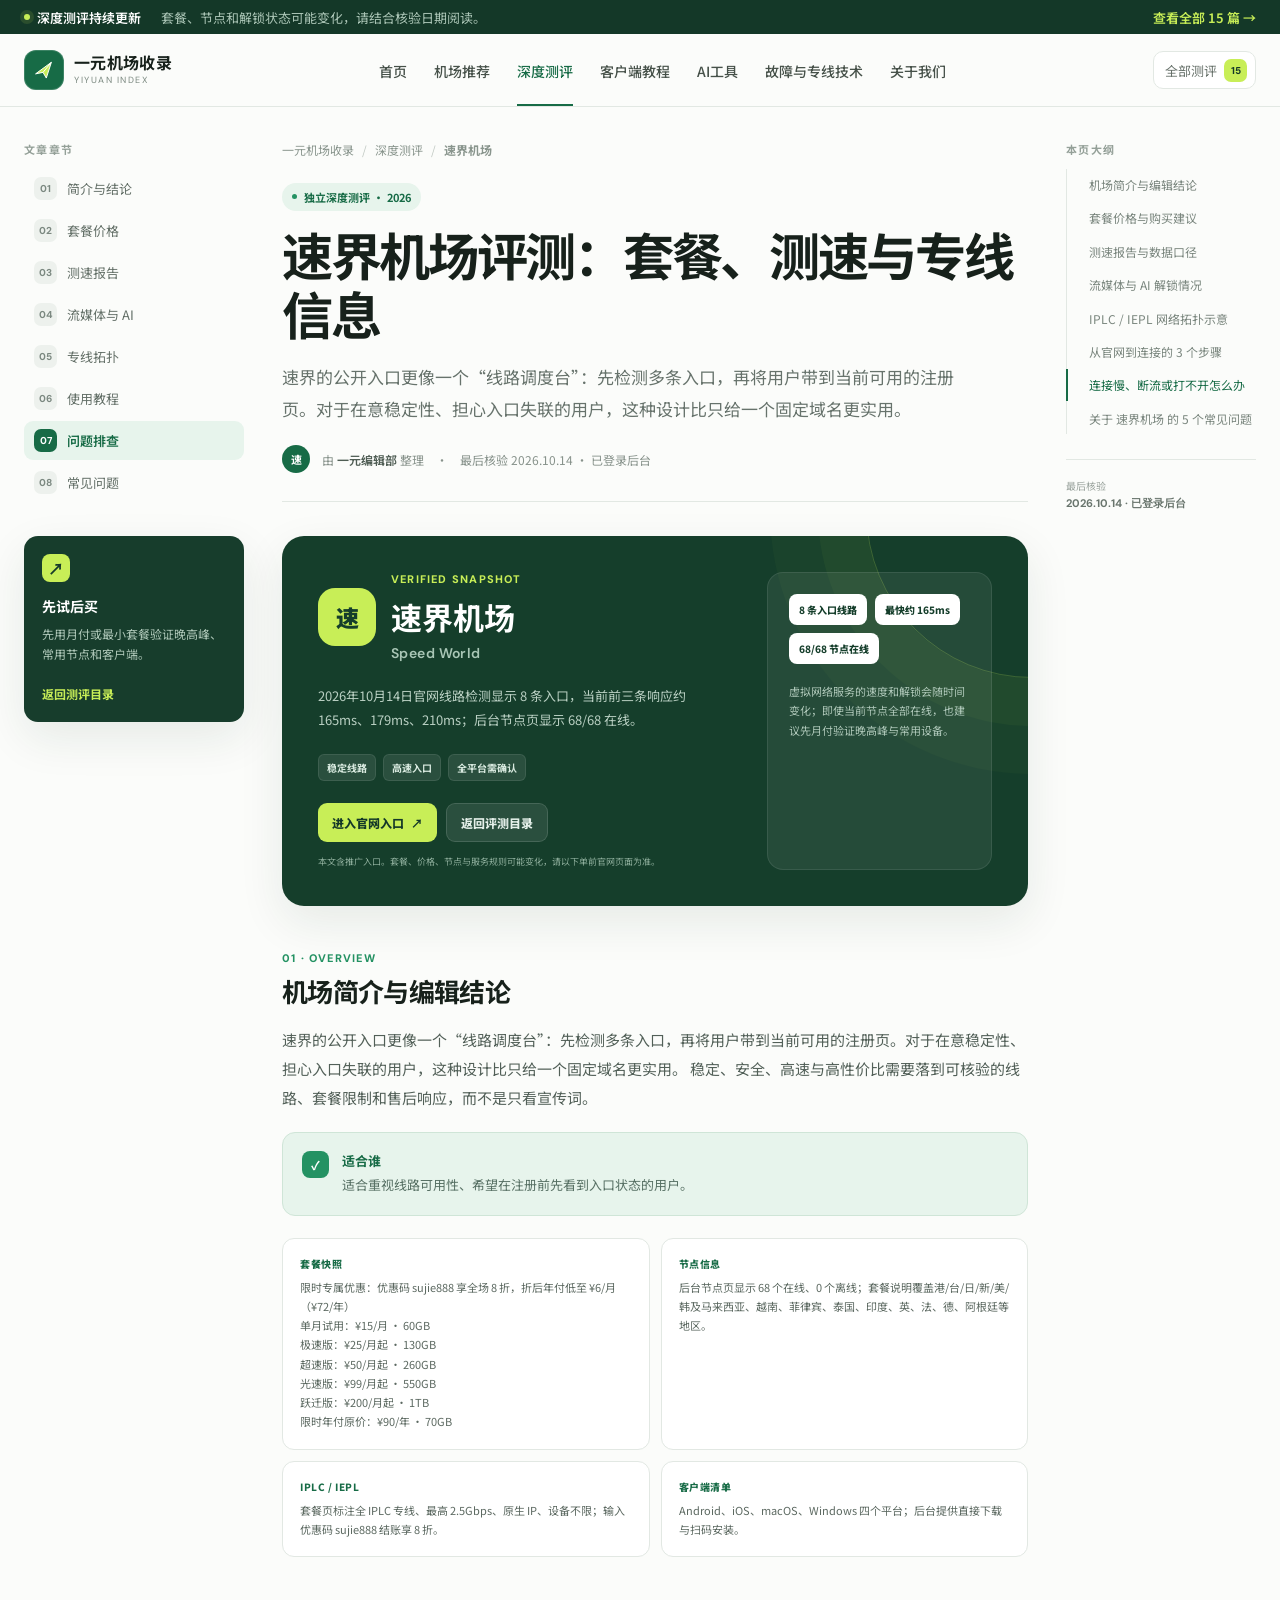
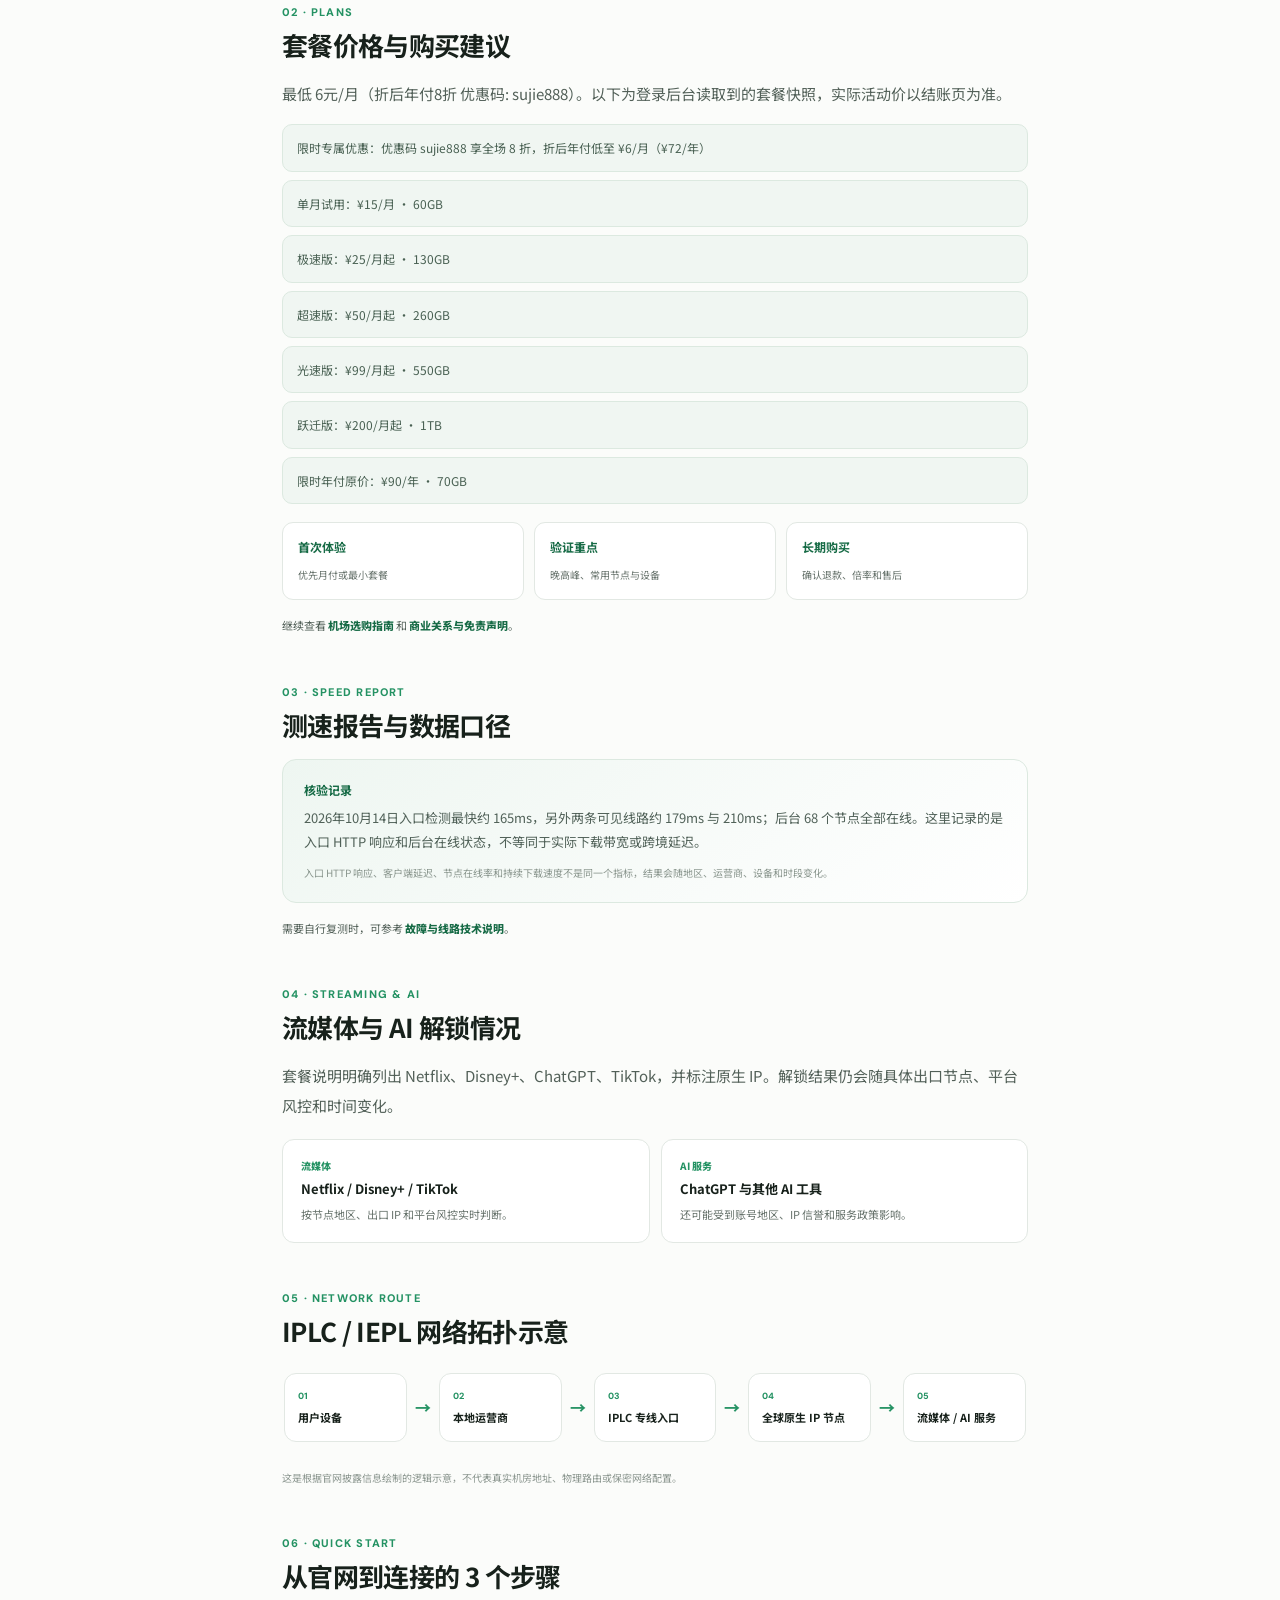
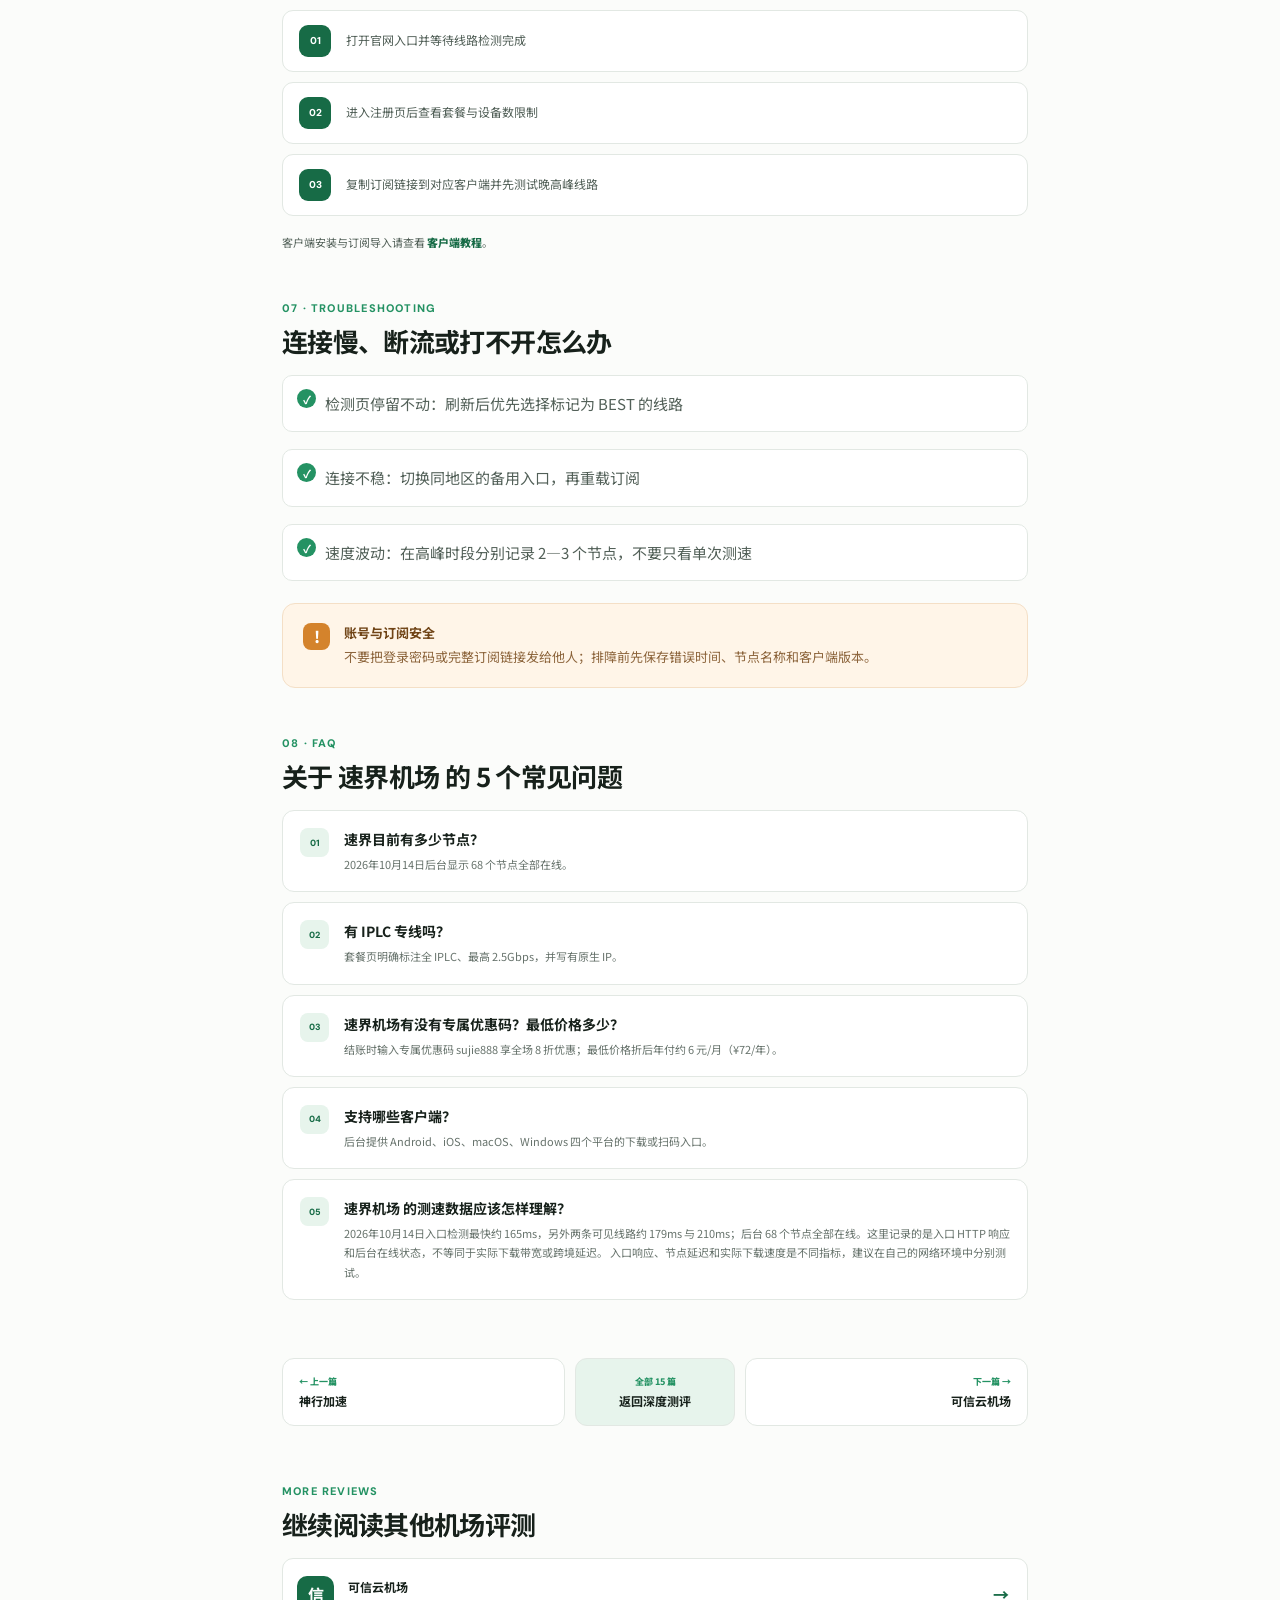
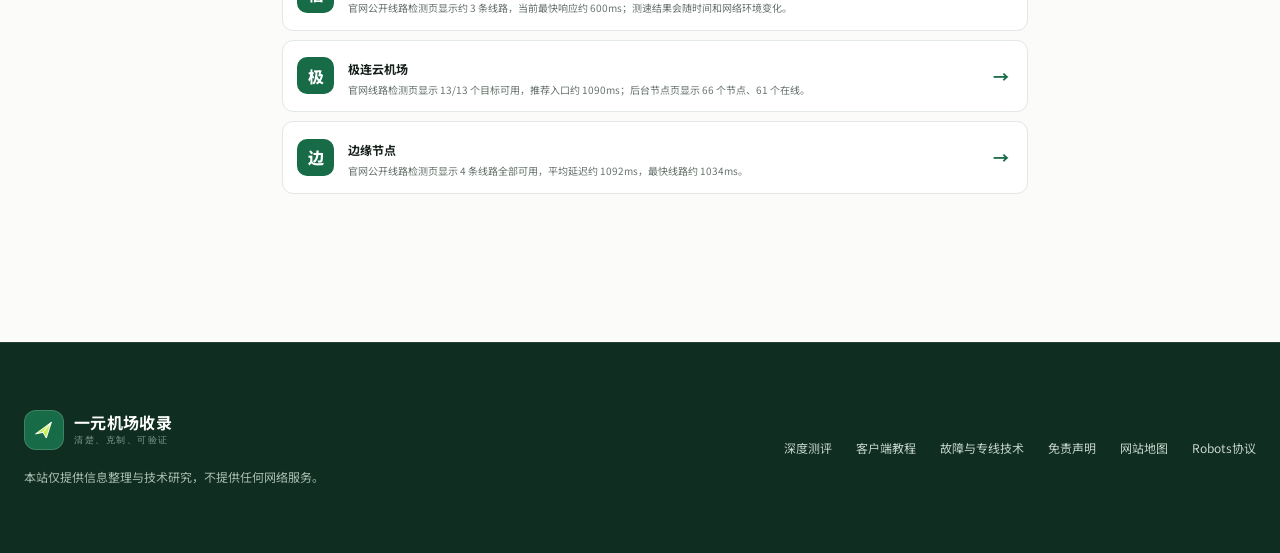
==== review.html @ 332f26b6 "Initial commit: yiyuanjc.net website with SEO, GEO, sitemap, robots, and reviews" ====
<!doctype html>
<html lang="zh-CN">
  <head>
    <meta charset="UTF-8" />
    <meta name="viewport" content="width=device-width, initial-scale=1.0" />
    <title>机场独立深度测评｜真实测速·套餐价格·IPLC专线与解锁实测 (yiyuanjc.net)</title>
    <meta
      name="description"
      content="一元机场收录（yiyuanjc.net）15家主流网络服务独立深度测评：速界机场、极连云、边缘节点、光年梯等后台实测数据、最新套餐价格、节点延迟、Netflix与ChatGPT流媒体/AI解锁能力全维度分析。"
    />
    <meta
      name="keywords"
      content="机场测评, 速界机场测评, 边缘节点测评, 光年梯测评, 可信云测评, IPLC专线实测, 翻墙测速, 机场稳定性, yiyuanjc.net"
    />
    <meta name="author" content="一元机场收录 (yiyuanjc.net)" />
    <meta name="robots" content="index, follow, max-image-preview:large, max-snippet:-1, max-video-preview:-1" />

    <!-- Canonical & Sitemap Links -->
    <link rel="canonical" href="https://yiyuanjc.net/review.html" />
    <link rel="alternate" hreflang="zh-CN" href="https://yiyuanjc.net/review.html" />
    <link rel="alternate" hreflang="x-default" href="https://yiyuanjc.net/review.html" />
    <link rel="sitemap" type="application/xml" title="Sitemap" href="https://yiyuanjc.net/sitemap.xml" />

    <!-- Open Graph / Social -->
    <meta property="og:site_name" content="一元机场收录 (yiyuanjc.net)" />
    <meta property="og:type" content="article" />
    <meta property="og:title" content="机场独立深度测评｜真实测速与套餐解析 - yiyuanjc.net" />
    <meta
      property="og:description"
      content="拒绝虚假宣传，多维度后台核验：套餐价格、节点在线率、IPLC专线与流媒体AI解锁全面测评报告。"
    />
    <meta property="og:url" content="https://yiyuanjc.net/review.html" />
    <meta property="og:locale" content="zh_CN" />

    <!-- Twitter Card -->
    <meta name="twitter:card" content="summary_large_image" />
    <meta name="twitter:title" content="机场独立深度测评｜真实测速与套餐解析 - yiyuanjc.net" />
    <meta
      name="twitter:description"
      content="拒绝虚假宣传，多维度后台核验：套餐价格、节点在线率、IPLC专线与流媒体AI解锁全面测评报告。"
    />
    <meta name="twitter:url" content="https://yiyuanjc.net/review.html" />

    <!-- Traditional GEO Geotargeting Meta Tags -->
    <meta name="geo.region" content="HK" />
    <meta name="geo.placename" content="Hong Kong" />
    <meta name="geo.position" content="22.3193;114.1694" />
    <meta name="ICBM" content="22.3193, 114.1694" />
    <meta name="DC.title" content="机场独立深度测评 - yiyuanjc.net" />
    <meta name="DC.publisher" content="yiyuanjc.net" />
    <meta name="DC.language" content="zh-CN" />

    <!-- Generative Engine Optimization (GEO) & Schema.org JSON-LD Structured Data for AI Search Engines -->
    <script type="application/ld+json">
    {
      "@context": "https://schema.org",
      "@graph": [
        {
          "@type": "TechArticle",
          "@id": "https://yiyuanjc.net/review.html#article",
          "headline": "15家主流网络服务机场深度测评与数据核验报告",
          "description": "基于真实后台数据与公开测速验证的15家机场深度测评，包含价格梯度、节点在线率、专线拓扑与使用指南。",
          "inLanguage": "zh-CN",
          "datePublished": "2026-10-14",
          "dateModified": "2026-10-15",
          "publisher": {
            "@type": "Organization",
            "name": "一元机场收录",
            "url": "https://yiyuanjc.net/"
          },
          "mainEntityOfPage": "https://yiyuanjc.net/review.html"
        },
        {
          "@type": "BreadcrumbList",
          "itemListElement": [
            {
              "@type": "ListItem",
              "position": 1,
              "name": "首页",
              "item": "https://yiyuanjc.net/"
            },
            {
              "@type": "ListItem",
              "position": 2,
              "name": "深度测评",
              "item": "https://yiyuanjc.net/review.html"
            }
          ]
        }
      ]
    }
    </script>

    <link rel="preconnect" href="https://fonts.googleapis.com" />
    <link rel="preconnect" href="https://fonts.gstatic.com" crossorigin />
    <link href="https://fonts.googleapis.com/css2?family=DM+Sans:wght@500;600;700&family=Noto+Sans+SC:wght@400;500;600;700;800&display=swap" rel="stylesheet" />
    <link rel="stylesheet" href="styles.css" />
    <link rel="stylesheet" href="review-styles.css" />
  </head>
  <body>
    <div class="reading-progress" id="reading-progress" aria-hidden="true"></div>

    <div class="notice-bar">
      <div class="shell notice-inner">
        <span><i></i> 深度测评持续更新</span>
        <p>套餐、节点和解锁状态可能变化，请结合核验日期阅读。</p>
        <a href="index.html#reviews">查看全部 15 篇 <span>→</span></a>
      </div>
    </div>

    <header class="site-header" id="site-header">
      <div class="shell header-inner">
        <a class="brand" href="index.html#home" aria-label="一元机场收录首页">
          <span class="brand-mark" aria-hidden="true"><svg viewBox="0 0 40 40" role="img"><path d="M8 25.5 30.5 9l-7.2 22.5-4.7-8.1L8 25.5Z"/><path d="m18.6 23.4 11.9-14.4"/></svg></span>
          <span class="brand-copy"><b>一元机场收录</b><small>YIYUAN INDEX</small></span>
        </a>
        <nav class="top-nav" id="top-nav" aria-label="主导航">
          <a href="index.html#home">首页</a>
          <a href="index.html#airports">机场推荐</a>
          <a class="active" href="index.html#reviews">深度测评</a>
          <a href="index.html#clients">客户端教程</a>
          <a href="index.html#ai">AI工具</a>
          <a href="index.html#network">故障与专线技术</a>
          <a href="index.html#about">关于我们</a>
        </nav>
        <div class="header-actions">
          <a class="search-trigger directory-return" href="index.html#reviews"><span>全部测评</span><b>15</b></a>
          <button class="menu-toggle" id="menu-toggle" type="button" aria-label="展开导航" aria-expanded="false"><span></span><span></span><span></span></button>
        </div>
      </div>
    </header>

    <div class="page-shell shell review-page-shell">
      <aside class="left-sidebar" aria-label="文章章节">
        <div class="sidebar-block">
          <p class="eyebrow">文章章节</p>
          <div class="section-nav" id="section-nav"></div>
        </div>
        <div class="side-card"><span class="side-card-icon">↗</span><b>先试后买</b><p>先用月付或最小套餐验证晚高峰、常用节点和客户端。</p><a href="index.html#reviews">返回测评目录</a></div>
      </aside>

      <main class="main-content" id="review-content" tabindex="-1"></main>

      <aside class="right-sidebar" aria-label="文章大纲">
        <div class="toc-wrap">
          <p class="eyebrow">本页大纲</p>
          <nav class="toc" id="toc"></nav>
          <div class="article-meta"><span>最后核验</span><b id="updated-at">2026.10.15</b></div>
        </div>
      </aside>
    </div>

    <footer class="site-footer">
      <div class="shell footer-inner">
        <div><a class="brand footer-brand" href="index.html#home"><span class="brand-mark" aria-hidden="true"><svg viewBox="0 0 40 40"><path d="M8 25.5 30.5 9l-7.2 22.5-4.7-8.1L8 25.5Z"/><path d="m18.6 23.4 11.9-14.4"/></svg></span><span class="brand-copy"><b>一元机场收录</b><small>清楚、克制、可验证</small></span></a><p>本站仅提供信息整理与技术研究，不提供任何网络服务。</p></div>
        <div class="footer-links"><a href="index.html#reviews">深度测评</a><a href="index.html#clients">客户端教程</a><a href="index.html#network">故障与专线技术</a><a href="index.html#about">免责声明</a><a href="sitemap.xml" target="_blank" rel="noopener">网站地图</a><a href="robots.txt" target="_blank" rel="noopener">Robots协议</a></div>
      </div>
    </footer>

    <script src="review-data.js"></script>
    <script src="review-page.js"></script>
  </body>
</html>
---- styles.css ----
:root {
  --ink: #17211b;
  --muted: #67736c;
  --line: #e2e8e3;
  --soft: #f4f7f3;
  --paper: #fbfcfa;
  --white: #ffffff;
  --green: #176b46;
  --green-2: #249263;
  --green-soft: #e7f4ec;
  --lime: #c8ee57;
  --amber: #b76516;
  --amber-soft: #fff5e8;
  --shadow: 0 16px 46px rgba(20, 52, 34, 0.09);
  --header-height: 72px;
}

* { box-sizing: border-box; }
html { scroll-behavior: smooth; scroll-padding-top: 104px; }
body {
  margin: 0;
  color: var(--ink);
  background: var(--paper);
  font-family: "Noto Sans SC", system-ui, sans-serif;
  -webkit-font-smoothing: antialiased;
}
a { color: inherit; text-decoration: none; }
button, input { font: inherit; }
button { color: inherit; }
svg { display: block; }
.shell { width: min(1440px, calc(100% - 48px)); margin-inline: auto; }
.sr-only { position: absolute; width: 1px; height: 1px; padding: 0; margin: -1px; overflow: hidden; clip: rect(0,0,0,0); white-space: nowrap; border: 0; }

.reading-progress { position: fixed; z-index: 100; top: 0; left: 0; height: 3px; width: 0; background: var(--lime); }
.notice-bar { color: #dbeae1; background: #143828; font-size: 13px; }
.notice-inner { min-height: 34px; display: flex; align-items: center; gap: 20px; }
.notice-inner > span { display: flex; align-items: center; gap: 7px; color: #fff; font-weight: 600; }
.notice-inner > span i { width: 6px; height: 6px; border-radius: 99px; background: var(--lime); box-shadow: 0 0 0 4px rgba(200,238,87,.12); }
.notice-inner p { margin: 0; flex: 1; color: #abc5b6; }
.notice-inner a { color: var(--lime); font-weight: 600; }
.notice-inner a span { display: inline-block; transition: transform .2s; }
.notice-inner a:hover span { transform: translateX(3px); }

.site-header { position: sticky; z-index: 50; top: 0; background: rgba(251,252,250,.94); border-bottom: 1px solid var(--line); backdrop-filter: blur(14px); }
.header-inner { min-height: var(--header-height); display: flex; align-items: center; gap: 28px; }
.brand { display: inline-flex; align-items: center; gap: 10px; flex: none; }
.brand-mark { width: 40px; height: 40px; display: grid; place-items: center; border-radius: 12px; color: white; background: var(--green); box-shadow: inset 0 0 0 1px rgba(255,255,255,.16); }
.brand-mark svg { width: 28px; height: 28px; fill: var(--lime); stroke: #fff; stroke-width: 1.4; stroke-linejoin: round; }
.brand-copy { display: grid; line-height: 1.1; gap: 5px; }
.brand-copy b { font-size: 16px; letter-spacing: .02em; }
.brand-copy small { color: #7b8980; font-family: "DM Sans", sans-serif; font-size: 9px; letter-spacing: .17em; }
.top-nav { display: flex; align-items: center; justify-content: center; gap: 3px; flex: 1; }
.top-nav a { position: relative; padding: 26px 12px 24px; color: #465149; font-size: 14px; font-weight: 500; white-space: nowrap; }
.top-nav a::after { content: ""; position: absolute; right: 12px; bottom: -1px; left: 12px; height: 2px; background: var(--green); transform: scaleX(0); transition: transform .2s; }
.top-nav a:hover, .top-nav a.active { color: var(--green); }
.top-nav a.active::after { transform: scaleX(1); }
.header-actions { display: flex; align-items: center; gap: 8px; }
.search-trigger { height: 38px; display: flex; align-items: center; gap: 7px; padding: 0 8px 0 11px; color: #667069; background: var(--white); border: 1px solid var(--line); border-radius: 10px; cursor: pointer; }
.search-trigger svg, .search-box svg { width: 17px; fill: none; stroke: currentColor; stroke-width: 1.7; }
.search-trigger span { font-size: 13px; }
kbd { padding: 2px 5px; color: #7c8780; background: var(--soft); border: 1px solid #e8ece8; border-radius: 5px; font-family: inherit; font-size: 10px; }
.menu-toggle { display: none; width: 40px; height: 40px; padding: 10px; background: transparent; border: 0; cursor: pointer; }
.menu-toggle span { display: block; width: 20px; height: 2px; margin: 4px 0; background: var(--ink); transition: .2s; }

.page-shell { display: grid; grid-template-columns: 220px minmax(0, 820px) 190px; justify-content: space-between; gap: 38px; padding-top: 34px; padding-bottom: 100px; }
.left-sidebar, .right-sidebar { min-width: 0; }
.sidebar-block, .toc-wrap { position: sticky; top: 105px; }
.eyebrow { margin: 0 0 12px; color: #94a098; font-family: "DM Sans", "Noto Sans SC", sans-serif; font-size: 11px; font-weight: 700; letter-spacing: .13em; text-transform: uppercase; }
.section-nav { display: grid; gap: 3px; }
.section-nav a { display: flex; align-items: center; gap: 10px; min-height: 39px; padding: 8px 10px; color: #647068; border-radius: 9px; font-size: 13px; transition: .2s; }
.section-nav a span { width: 23px; height: 23px; display: grid; place-items: center; color: #7b8880; background: #edf1ed; border-radius: 7px; font-family: "DM Sans", sans-serif; font-size: 10px; font-weight: 700; }
.section-nav a:hover { color: var(--ink); background: #f0f4f0; transform: translateX(2px); }
.section-nav a.active { color: var(--green); background: var(--green-soft); font-weight: 600; }
.section-nav a.active span { color: white; background: var(--green); }
.side-card { margin-top: 34px; padding: 18px; background: #173d2c; border-radius: 14px; color: white; box-shadow: var(--shadow); }
.side-card-icon { width: 28px; height: 28px; display: grid; place-items: center; margin-bottom: 14px; color: #163a2a; background: var(--lime); border-radius: 8px; font-weight: 800; }
.side-card b { display: block; font-size: 14px; }
.side-card p { margin: 8px 0 15px; color: #aec7b8; font-size: 12px; line-height: 1.7; }
.side-card a { color: var(--lime); font-size: 12px; font-weight: 700; }

.main-content { min-width: 0; outline: none; }
.breadcrumbs { display: flex; align-items: center; gap: 8px; margin-bottom: 22px; color: #89958d; font-size: 12px; }
.breadcrumbs a:hover { color: var(--green); }
.breadcrumbs span { color: #c1c9c3; }
.article-header { margin-bottom: 34px; padding-bottom: 28px; border-bottom: 1px solid var(--line); }
.category-pill { display: inline-flex; align-items: center; gap: 7px; margin-bottom: 14px; padding: 6px 10px; color: var(--green); background: var(--green-soft); border-radius: 999px; font-size: 11px; font-weight: 700; }
.category-pill::before { content: ""; width: 5px; height: 5px; border-radius: 99px; background: var(--green-2); }
h1 { max-width: 750px; margin: 0; font-size: clamp(34px, 4vw, 52px); line-height: 1.16; letter-spacing: -.045em; }
.article-lead { max-width: 700px; margin: 18px 0 0; color: var(--muted); font-size: 17px; line-height: 1.85; }
.byline { display: flex; align-items: center; gap: 12px; margin-top: 21px; color: #87928b; font-size: 12px; }
.byline .avatar { width: 28px; height: 28px; display: grid; place-items: center; color: white; background: var(--green); border-radius: 99px; font-size: 11px; font-weight: 700; }
.byline b { color: #4f5d54; font-weight: 600; }

.hero-panel { position: relative; min-height: 290px; display: grid; grid-template-columns: 1.25fr .75fr; align-items: center; gap: 24px; margin: 8px 0 36px; padding: 42px; overflow: hidden; color: white; background: #153e2b; border-radius: 22px; box-shadow: var(--shadow); }
.hero-panel::before { content: ""; position: absolute; width: 360px; height: 360px; right: -160px; top: -180px; border: 1px solid rgba(200,238,87,.2); border-radius: 50%; box-shadow: 0 0 0 46px rgba(200,238,87,.04), 0 0 0 92px rgba(200,238,87,.025); }
.hero-panel h2 { margin: 0 0 12px; font-size: 30px; line-height: 1.3; }
.hero-panel p { margin: 0 0 24px; color: #bad0c3; line-height: 1.8; }
.hero-cta { display: inline-flex; align-items: center; gap: 8px; padding: 11px 16px; color: #143828; background: var(--lime); border-radius: 10px; font-size: 13px; font-weight: 800; }
.radar { position: relative; width: 170px; height: 170px; justify-self: center; border: 1px solid rgba(255,255,255,.22); border-radius: 50%; background: repeating-radial-gradient(circle, transparent 0 26px, rgba(255,255,255,.1) 27px 28px); }
.radar::before, .radar::after { content: ""; position: absolute; background: rgba(255,255,255,.13); }
.radar::before { width: 1px; height: 100%; left: 50%; }
.radar::after { width: 100%; height: 1px; top: 50%; }
.radar .sweep { position: absolute; inset: 12px; border-radius: 50%; background: conic-gradient(from 20deg, rgba(200,238,87,.45), transparent 23%); animation: spin 5s linear infinite; }
.radar i { position: absolute; z-index: 2; width: 7px; height: 7px; background: var(--lime); border-radius: 50%; box-shadow: 0 0 0 6px rgba(200,238,87,.12); }
.radar i:nth-of-type(1) { left: 39px; top: 49px; }
.radar i:nth-of-type(2) { right: 31px; bottom: 54px; }
.radar i:nth-of-type(3) { left: 76px; bottom: 22px; }
@keyframes spin { to { transform: rotate(360deg); } }

.stat-grid { display: grid; grid-template-columns: repeat(3, 1fr); gap: 12px; margin: 28px 0 38px; }
.stat-card { padding: 20px; background: var(--white); border: 1px solid var(--line); border-radius: 14px; }
.stat-card strong { display: block; color: var(--green); font-family: "DM Sans", sans-serif; font-size: 29px; letter-spacing: -.03em; }
.stat-card span { display: block; margin-top: 5px; color: var(--muted); font-size: 12px; }
.content-section { margin: 0 0 48px; }
.content-section h2 { margin: 0 0 17px; font-size: 26px; line-height: 1.35; letter-spacing: -.025em; }
.content-section h3 { margin: 28px 0 10px; font-size: 18px; }
.content-section > p, .content-section li { color: #526058; font-size: 15px; line-height: 1.95; }
.content-section > p { margin: 0 0 16px; }
.content-section ul, .content-section ol { padding-left: 21px; }
.content-section li + li { margin-top: 7px; }
.section-kicker { display: block; margin-bottom: 8px; color: var(--green-2); font-family: "DM Sans", sans-serif; font-size: 11px; font-weight: 800; letter-spacing: .11em; }
.card-grid { display: grid; grid-template-columns: repeat(2, 1fr); gap: 14px; margin-top: 20px; }
.info-card { position: relative; min-height: 165px; padding: 22px; background: var(--white); border: 1px solid var(--line); border-radius: 15px; transition: .25s; }
.info-card:hover { border-color: #b9d6c5; box-shadow: 0 12px 30px rgba(30,75,49,.08); transform: translateY(-3px); }
.info-card .card-no { position: absolute; top: 18px; right: 18px; color: #c7d0ca; font-family: "DM Sans", sans-serif; font-size: 12px; font-weight: 700; }
.info-card .icon-chip { width: 36px; height: 36px; display: grid; place-items: center; margin-bottom: 17px; color: var(--green); background: var(--green-soft); border-radius: 10px; font-weight: 800; }
.info-card h3 { margin: 0 0 8px; font-size: 16px; }
.info-card p { margin: 0; color: var(--muted); font-size: 13px; line-height: 1.75; }
.callout { display: grid; grid-template-columns: auto 1fr; gap: 14px; margin: 22px 0; padding: 19px 20px; background: var(--amber-soft); border: 1px solid #f4dfc6; border-radius: 13px; }
.callout > span { width: 27px; height: 27px; display: grid; place-items: center; color: white; background: #d4832c; border-radius: 8px; font-weight: 800; }
.callout b { display: block; margin-bottom: 4px; color: #704416; font-size: 13px; }
.callout p { margin: 0; color: #8c643b; font-size: 13px; line-height: 1.7; }
.checklist { display: grid; gap: 10px; padding: 0 !important; list-style: none; }
.checklist li { position: relative; padding: 13px 16px 13px 42px; background: white; border: 1px solid var(--line); border-radius: 10px; }
.checklist li::before { content: "✓"; position: absolute; left: 14px; top: 13px; width: 19px; height: 19px; display: grid; place-items: center; color: white; background: var(--green-2); border-radius: 99px; font-size: 11px; font-weight: 800; }
.comparison { width: 100%; margin: 20px 0; overflow: hidden; border: 1px solid var(--line); border-collapse: separate; border-spacing: 0; border-radius: 13px; font-size: 13px; }
.comparison th, .comparison td { padding: 14px 16px; text-align: left; border-bottom: 1px solid var(--line); }
.comparison th { color: #536057; background: #f0f4f0; font-weight: 700; }
.comparison td { color: #5f6b64; background: white; }
.comparison tr:last-child td { border-bottom: 0; }
.tag { display: inline-block; padding: 3px 7px; color: var(--green); background: var(--green-soft); border-radius: 5px; font-size: 10px; font-weight: 700; }

.toc { display: grid; gap: 2px; padding-left: 12px; border-left: 1px solid var(--line); }
.toc a { position: relative; display: block; padding: 7px 0 7px 10px; color: #7a867e; font-size: 12px; line-height: 1.45; transition: .2s; }
.toc a::before { content: ""; position: absolute; width: 2px; height: 100%; left: -13px; top: 0; background: var(--green); transform: scaleY(0); transition: transform .2s; }
.toc a:hover, .toc a.active { color: var(--green); }
.toc a.active::before { transform: scaleY(1); }
.toc a.level-3 { padding-left: 22px; font-size: 11px; }
.article-meta { display: grid; gap: 3px; margin-top: 25px; padding-top: 18px; border-top: 1px solid var(--line); }
.article-meta span { color: #9aa39d; font-size: 10px; }
.article-meta b { color: #69756d; font-family: "DM Sans", sans-serif; font-size: 11px; }

.site-footer { color: #a9bdb1; background: #102d21; border-top: 1px solid #244334; }
.footer-inner { min-height: 210px; display: flex; align-items: center; justify-content: space-between; gap: 40px; }
.footer-brand { color: white; }
.footer-brand .brand-copy small { color: #829b8d; }
.footer-inner > div > p { margin: 18px 0 0; font-size: 12px; }
.footer-links { display: flex; gap: 24px; color: #c4d4cb; font-size: 12px; }
.footer-links a:hover { color: var(--lime); }

.search-modal[hidden] { display: none; }
.search-modal { position: fixed; z-index: 200; inset: 0; display: grid; place-items: start center; padding-top: 13vh; }
.search-backdrop { position: absolute; inset: 0; background: rgba(9,27,18,.68); backdrop-filter: blur(5px); }
.search-panel { position: relative; width: min(620px, calc(100% - 32px)); overflow: hidden; background: white; border-radius: 17px; box-shadow: 0 28px 80px rgba(0,0,0,.25); }
.search-box { height: 66px; display: flex; align-items: center; gap: 12px; padding: 0 18px; border-bottom: 1px solid var(--line); }
.search-box svg { width: 21px; color: #77837c; }
.search-box input { min-width: 0; flex: 1; border: 0; outline: 0; font-size: 15px; }
.search-box button { padding: 5px 7px; color: #849087; background: var(--soft); border: 0; border-radius: 5px; font-size: 10px; cursor: pointer; }
.search-results { max-height: 380px; overflow: auto; padding: 10px; }
.search-result { display: block; padding: 13px 14px; border-radius: 10px; }
.search-result:hover { background: var(--soft); }
.search-result b { display: block; margin-bottom: 3px; font-size: 13px; }
.search-result span, .empty-result { color: var(--muted); font-size: 11px; }
.empty-result { padding: 35px; text-align: center; }

@media (max-width: 1240px) {
  .shell { width: min(1160px, calc(100% - 36px)); }
  .brand-copy small { display: none; }
  .top-nav a { padding-inline: 8px; font-size: 13px; }
  .page-shell { grid-template-columns: 195px minmax(0, 1fr) 170px; gap: 24px; }
}
@media (max-width: 990px) {
  .notice-inner p { display: none; }
  .header-inner { min-height: 64px; }
  .top-nav { position: absolute; top: 64px; right: 0; left: 0; display: none; padding: 10px 18px 18px; background: var(--paper); border-bottom: 1px solid var(--line); box-shadow: var(--shadow); }
  .top-nav.open { display: grid; }
  .top-nav a { padding: 11px 12px; border-radius: 8px; }
  .top-nav a.active { background: var(--green-soft); }
  .top-nav a::after { display: none; }
  .header-actions { margin-left: auto; }
  .menu-toggle { display: block; }
  .page-shell { grid-template-columns: 190px minmax(0, 1fr); }
  .right-sidebar { display: none; }
}
@media (max-width: 720px) {
  .shell { width: min(100% - 28px, 680px); }
  .notice-inner { justify-content: space-between; }
  .notice-inner > span { font-size: 11px; }
  .notice-inner a { font-size: 11px; }
  .search-trigger span, .search-trigger kbd { display: none; }
  .search-trigger { width: 38px; justify-content: center; padding: 0; }
  .page-shell { display: block; padding-top: 18px; }
  .left-sidebar { margin-bottom: 28px; }
  .sidebar-block { position: static; }
  .sidebar-block .eyebrow { display: none; }
  .section-nav { display: flex; margin-inline: -14px; padding: 0 14px 10px; overflow-x: auto; scrollbar-width: none; }
  .section-nav::-webkit-scrollbar { display: none; }
  .section-nav a { flex: none; min-height: 36px; padding: 7px 11px; background: #f0f4f0; }
  .section-nav a span { display: none; }
  .side-card { display: none; }
  .article-header { margin-bottom: 26px; }
  h1 { font-size: 34px; }
  .article-lead { font-size: 15px; }
  .hero-panel { min-height: auto; display: block; padding: 28px; }
  .hero-panel h2 { font-size: 24px; }
  .radar { display: none; }
  .stat-grid { grid-template-columns: 1fr; }
  .stat-card { display: flex; align-items: center; justify-content: space-between; }
  .stat-card span { text-align: right; }
  .card-grid { grid-template-columns: 1fr; }
  .content-section h2 { font-size: 23px; }
  .comparison { display: block; overflow-x: auto; white-space: nowrap; }
  .footer-inner { min-height: 250px; display: grid; align-content: center; }
  .footer-links { flex-wrap: wrap; }
}

/* 15家机场推荐与对比矩阵专用样式 */
.airport-filter-bar { display: flex; gap: 8px; flex-wrap: wrap; margin: 20px 0 26px; }
.filter-btn { display: inline-flex; align-items: center; gap: 6px; padding: 8px 14px; background: #fff; border: 1px solid var(--line); border-radius: 999px; font-size: 13px; font-weight: 600; color: #536257; cursor: pointer; transition: all .2s; }
.filter-btn:hover { border-color: #bcd5c5; color: var(--green); background: #f6faf7; }
.filter-btn.active { background: var(--green); border-color: var(--green); color: #fff; box-shadow: 0 4px 14px rgba(23,107,70,0.22); }
.filter-btn .filter-count { display: inline-grid; place-items: center; min-width: 18px; height: 18px; padding: 0 5px; font-size: 10px; font-weight: 700; border-radius: 99px; background: #edf2ee; color: #627267; font-family: "DM Sans", sans-serif; }
.filter-btn.active .filter-count { background: rgba(255,255,255,0.22); color: #fff; }

.airport-rec-list { display: grid; gap: 22px; margin-top: 14px; }
.airport-rec-card { background: #fff; border: 1px solid var(--line); border-radius: 18px; padding: 26px; transition: transform .25s ease, box-shadow .25s ease, border-color .25s ease; position: relative; }
.airport-rec-card:hover { transform: translateY(-3px); box-shadow: 0 16px 36px rgba(20,52,34,0.08); border-color: #b3d4be; }
.airport-rec-card.pending-review { background: linear-gradient(155deg, #ffffff, #fffcf6); border-color: #eee1ce; }

.rec-top-meta { display: flex; align-items: center; justify-content: space-between; gap: 12px; margin-bottom: 16px; flex-wrap: wrap; }
.rec-badge-group { display: flex; align-items: center; gap: 8px; flex-wrap: wrap; }
.rec-rank { display: inline-block; padding: 3px 9px; font-family: "DM Sans", sans-serif; font-size: 11px; font-weight: 800; color: #176b46; background: #e7f4ec; border-radius: 6px; letter-spacing: .03em; }
.rec-category-tag { font-size: 11px; font-weight: 600; color: #495e51; background: #f0f5f1; padding: 3px 9px; border-radius: 6px; }
.rec-status-tag { display: inline-flex; align-items: center; gap: 5px; font-size: 11px; font-weight: 700; padding: 4px 11px; border-radius: 99px; }
.rec-status-tag.verified { color: #176b46; background: #e7f4ec; border: 1px solid #c9e3d2; }
.rec-status-tag.pending { color: #a05a18; background: #fff5e8; border: 1px solid #f0dec5; }

.rec-header { display: flex; align-items: center; justify-content: space-between; gap: 16px; margin-bottom: 14px; flex-wrap: wrap; }
.rec-brand { display: flex; align-items: center; gap: 14px; }
.rec-logo { width: 50px; height: 50px; border-radius: 14px; display: grid; place-items: center; font-size: 22px; font-weight: 800; color: #fff; flex: none; box-shadow: inset 0 0 0 1px rgba(255,255,255,0.22); }
.rec-logo.logo-violet { background: linear-gradient(135deg, #6366f1, #4f46e5); }
.rec-logo.logo-blue { background: linear-gradient(135deg, #0284c7, #0369a1); }
.rec-logo.logo-coral { background: linear-gradient(135deg, #f97316, #ea580c); }
.rec-logo.logo-green { background: linear-gradient(135deg, #10b981, #059669); }
.rec-name-box h3 { margin: 0; font-size: 21px; font-weight: 700; color: var(--ink); line-height: 1.25; }
.rec-name-box small { display: block; margin-top: 3px; font-family: "DM Sans", sans-serif; font-size: 13px; color: #829186; font-weight: 500; }
.rec-price-box { text-align: right; }
.rec-price-label { display: block; font-size: 10px; color: #8e9b92; text-transform: uppercase; letter-spacing: .06em; margin-bottom: 2px; }
.rec-price-val { display: block; font-family: "DM Sans", sans-serif; font-size: 22px; font-weight: 800; color: #176b46; line-height: 1.2; }

.rec-tags-row { display: flex; gap: 6px; flex-wrap: wrap; margin-bottom: 14px; }
.rec-tag-pill { font-size: 11px; padding: 4px 9px; border-radius: 6px; background: #f2f6f3; color: #435b4c; font-weight: 500; border: 1px solid #e1ebe3; }

.rec-quote-box { padding: 13px 18px; background: #f8faf8; border-left: 3px solid #176b46; border-radius: 0 10px 10px 0; margin-bottom: 16px; font-size: 13px; line-height: 1.75; color: #3d4f44; }
.rec-quote-box strong { color: #176b46; font-weight: 700; margin-right: 4px; }

.rec-specs-grid { display: grid; grid-template-columns: repeat(4, 1fr); gap: 10px; margin-bottom: 14px; }
.rec-spec-item { padding: 11px 13px; background: #fafcfb; border: 1px solid #e5ede7; border-radius: 11px; }
.rec-spec-item label { display: block; font-size: 10px; color: #87948b; font-weight: 700; margin-bottom: 4px; text-transform: uppercase; letter-spacing: .03em; }
.rec-spec-item span { display: block; font-size: 12px; font-weight: 600; color: #2d3b32; line-height: 1.45; }

.rec-caution-box { display: flex; align-items: flex-start; gap: 8px; padding: 11px 15px; background: #fff9f0; border: 1px solid #f6e6cd; border-radius: 10px; font-size: 12px; color: #8a6234; line-height: 1.6; margin-bottom: 16px; }
.rec-caution-box i { color: #d97706; font-style: normal; font-weight: 800; font-size: 13px; flex: none; line-height: 1.4; }

.rec-actions-bar { display: flex; gap: 10px; align-items: center; flex-wrap: wrap; margin-top: 14px; }
.btn-official { display: inline-flex; align-items: center; gap: 8px; padding: 10px 20px; color: #143828; background: var(--lime); border-radius: 10px; font-size: 13px; font-weight: 800; text-decoration: none; transition: all .2s; box-shadow: 0 4px 14px rgba(200,238,87,0.38); }
.btn-official:hover { transform: translateY(-2px); box-shadow: 0 6px 20px rgba(200,238,87,0.55); color: #102d20; }
.btn-review { display: inline-flex; align-items: center; gap: 8px; padding: 9px 18px; color: #176b46; background: #e7f4ec; border: 1px solid #cce5d5; border-radius: 10px; font-size: 13px; font-weight: 700; text-decoration: none; transition: all .2s; }
.btn-review:hover { background: #d4ecde; transform: translateY(-2px); color: #115335; }

/* 速查矩阵表格样式 */
.rec-matrix-wrap { overflow-x: auto; margin: 24px 0 38px; border: 1px solid var(--line); border-radius: 14px; background: #fff; box-shadow: 0 4px 20px rgba(20,52,34,0.03); }
.rec-matrix-table { width: 100%; border-collapse: collapse; font-size: 13px; white-space: nowrap; }
.rec-matrix-table th { background: #f2f7f4; color: #3b4e42; font-weight: 700; padding: 14px 16px; text-align: left; border-bottom: 1px solid var(--line); font-size: 12px; }
.rec-matrix-table td { padding: 14px 16px; border-bottom: 1px solid #edf2ee; color: #48564d; vertical-align: middle; }
.rec-matrix-table tr:hover td { background: #f8faf8; }
.rec-matrix-table tr:last-child td { border-bottom: 0; }
.matrix-brand { display: flex; align-items: center; gap: 10px; font-weight: 700; color: var(--ink); }
.matrix-logo { width: 28px; height: 28px; border-radius: 8px; display: grid; place-items: center; font-size: 13px; font-weight: 800; color: #fff; flex: none; }
.matrix-actions { display: flex; align-items: center; gap: 8px; }
.table-btn-official { padding: 5px 10px; border-radius: 6px; background: var(--lime); color: #143828; font-size: 11px; font-weight: 800; text-decoration: none; display: inline-flex; align-items: center; gap: 4px; }
.table-btn-official:hover { opacity: .9; }
.table-btn-review { padding: 4px 9px; border-radius: 6px; background: #e7f4ec; color: #176b46; border: 1px solid #cce5d5; font-size: 11px; font-weight: 700; text-decoration: none; }
.table-btn-review:hover { background: #d7ecdf; }

@media (max-width: 720px) {
  .rec-specs-grid { grid-template-columns: 1fr 1fr; }
  .rec-header { flex-direction: column; align-items: flex-start; gap: 12px; }
  .rec-price-box { text-align: left; }
  .rec-actions-bar { width: 100%; }
  .btn-official, .btn-review { flex: 1; justify-content: center; text-align: center; }
}

/* 客户端教程专题专属增强样式 */
.client-quick-nav { display: grid; grid-template-columns: repeat(3, 1fr); gap: 12px; margin: 24px 0 32px; }
.client-quick-card { display: flex; align-items: center; gap: 14px; padding: 14px 18px; background: #fff; border: 1px solid var(--line); border-radius: 12px; transition: all .2s ease; text-decoration: none; color: var(--ink); }
.client-quick-card:hover { border-color: #b9d8c4; transform: translateY(-2px); box-shadow: 0 10px 24px rgba(20,52,34,0.06); }
.client-quick-card .c-icon { width: 38px; height: 38px; border-radius: 10px; display: grid; place-items: center; font-size: 15px; font-weight: 800; color: #fff; flex: none; }
.client-quick-card .c-icon.c-verge { background: linear-gradient(135deg, #3b82f6, #1d4ed8); }
.client-quick-card .c-icon.c-rocket { background: linear-gradient(135deg, #0ea5e9, #0284c7); }
.client-quick-card .c-icon.c-v2ray { background: linear-gradient(135deg, #10b981, #059669); }
.client-quick-card .c-icon.c-android { background: linear-gradient(135deg, #84cc16, #4d7c0f); }
.client-quick-card .c-icon.c-mac { background: linear-gradient(135deg, #64748b, #334155); }
.client-quick-card .c-icon.c-singbox { background: linear-gradient(135deg, #f59e0b, #d97706); }
.client-quick-card .c-meta { flex: 1; min-width: 0; }
.client-quick-card .c-meta strong { display: block; font-size: 14px; line-height: 1.3; }
.client-quick-card .c-meta span { display: block; font-size: 11px; color: var(--muted); margin-top: 3px; }
.client-quick-card .c-arrow { color: #9bb0a3; font-weight: 700; font-size: 14px; transition: transform .2s; }
.client-quick-card:hover .c-arrow { color: var(--green); transform: translateX(3px); }

.tutorial-block { background: #fff; border: 1px solid var(--line); border-radius: 18px; padding: 30px; margin: 28px 0; box-shadow: 0 4px 18px rgba(20,52,34,0.03); }
.tutorial-header-bar { display: flex; align-items: center; justify-content: space-between; gap: 14px; flex-wrap: wrap; margin-bottom: 20px; padding-bottom: 16px; border-bottom: 1px solid #edf2ee; }
.tutorial-title-group { display: flex; align-items: center; gap: 12px; }
.tutorial-title-group h2 { margin: 0; font-size: 22px; }
.platform-tag { font-size: 11px; font-weight: 700; padding: 4px 9px; border-radius: 6px; background: #eaf3ed; color: var(--green); }
.back-top-link { display: inline-flex; align-items: center; gap: 4px; font-size: 12px; color: #718277; font-weight: 600; text-decoration: none; padding: 4px 10px; border-radius: 6px; background: #f2f6f3; transition: all .2s; }
.back-top-link:hover { color: var(--green); background: #e3ede6; }

.step-flow-list { display: grid; gap: 18px; margin: 22px 0; }
.step-item { display: grid; grid-template-columns: 44px 1fr; gap: 16px; padding: 20px; background: #fafcfb; border: 1px solid #e7efe9; border-radius: 14px; transition: border-color .2s; }
.step-item:hover { border-color: #b5d5bf; }
.step-num { width: 44px; height: 44px; border-radius: 12px; background: #e6f3eb; color: var(--green); display: grid; place-items: center; font-family: "DM Sans", sans-serif; font-size: 17px; font-weight: 800; }
.step-body h4 { margin: 0 0 8px; font-size: 16px; color: var(--ink); line-height: 1.35; }
.step-body p { margin: 0 0 10px; color: #526058; font-size: 14px; line-height: 1.8; }
.step-body p:last-child { margin-bottom: 0; }

.code-box { background: #13241b; color: #d6e8dd; border-radius: 10px; padding: 14px 16px; font-family: "SFMono-Regular", Consolas, "Liberation Mono", Menlo, monospace; font-size: 12px; line-height: 1.65; overflow-x: auto; margin: 12px 0; }
.code-box code { color: #9fe2bf; }
.code-comment { color: #6e8d7c; }

.troubleshoot-grid { display: grid; gap: 12px; margin: 18px 0; }
.trouble-card { padding: 16px 18px; background: #fdfefe; border: 1px solid #e3ebe5; border-radius: 12px; }
.trouble-card strong { display: flex; align-items: center; gap: 8px; font-size: 14px; color: #223329; margin-bottom: 6px; }
.trouble-card strong::before { content: "Q"; width: 20px; height: 20px; border-radius: 6px; background: #e2ece5; color: var(--green); display: grid; place-items: center; font-size: 11px; font-weight: 800; flex: none; }
.trouble-card p { margin: 0; font-size: 13px; color: #596a5f; line-height: 1.75; padding-left: 28px; }

.download-link-bar { display: flex; align-items: center; justify-content: space-between; gap: 12px; padding: 14px 18px; background: #f1f7f3; border-radius: 11px; margin-top: 20px; flex-wrap: wrap; }
.download-link-bar span { font-size: 13px; color: #3d5244; font-weight: 600; }
.btn-dl { display: inline-flex; align-items: center; gap: 6px; padding: 7px 14px; border-radius: 8px; background: var(--green); color: #fff; font-size: 12px; font-weight: 700; text-decoration: none; transition: background .2s; }
.btn-dl:hover { background: var(--green-2); }

@media (max-width: 900px) {
  .client-quick-nav { grid-template-columns: repeat(2, 1fr); }
}
@media (max-width: 600px) {
  .client-quick-nav { grid-template-columns: 1fr; }
  .step-item { grid-template-columns: 1fr; gap: 10px; }
  .step-num { width: 34px; height: 34px; font-size: 14px; }
  .tutorial-block { padding: 20px 16px; }
}

/* AI 工具专题专属增强样式 */
.ai-hub-grid { display: grid; grid-template-columns: repeat(2, 1fr); gap: 14px; margin: 20px 0 32px; }
.ai-hub-card { display: block; padding: 22px; background: #fff; border: 1px solid var(--line); border-radius: 16px; transition: all .25s ease; text-decoration: none; color: var(--ink); }
.ai-hub-card:hover { border-color: #b3d5bf; transform: translateY(-3px); box-shadow: 0 12px 30px rgba(20,52,34,0.07); }
.ai-hub-card .icon-chip { width: 38px; height: 38px; display: grid; place-items: center; margin-bottom: 14px; color: var(--green); background: var(--green-soft); border-radius: 10px; font-weight: 800; font-size: 15px; }
.ai-hub-card h3 { margin: 0 0 6px; font-size: 18px; color: var(--ink); display: flex; align-items: center; justify-content: space-between; }
.ai-hub-card h3 span { font-size: 13px; color: #7f9185; font-weight: 500; }
.ai-hub-card p { margin: 0; color: var(--muted); font-size: 13px; line-height: 1.7; }

.ai-tool-list { display: grid; gap: 20px; margin: 22px 0 36px; }
.ai-card { background: #fff; border: 1px solid var(--line); border-radius: 16px; padding: 24px; transition: all .2s ease; position: relative; }
.ai-card:hover { border-color: #b5d5bf; box-shadow: 0 10px 28px rgba(20,52,34,0.06); }
.ai-card-header { display: flex; align-items: center; justify-content: space-between; gap: 14px; flex-wrap: wrap; margin-bottom: 16px; padding-bottom: 14px; border-bottom: 1px solid #edf2ee; }
.ai-brand-group { display: flex; align-items: center; gap: 12px; }
.ai-logo-pill { width: 40px; height: 40px; border-radius: 11px; display: grid; place-items: center; font-size: 16px; font-weight: 800; color: #fff; flex: none; }
.ai-logo-pill.p-writing { background: linear-gradient(135deg, #10b981, #059669); }
.ai-logo-pill.p-coding { background: linear-gradient(135deg, #6366f1, #4f46e5); }
.ai-logo-pill.p-image { background: linear-gradient(135deg, #ec4899, #be185d); }
.ai-logo-pill.p-search { background: linear-gradient(135deg, #0284c7, #0369a1); }
.ai-name-box h3 { margin: 0; font-size: 18px; font-weight: 700; color: var(--ink); }
.ai-name-box small { display: block; margin-top: 2px; font-size: 12px; color: #7f9185; }
.ai-official-btn { display: inline-flex; align-items: center; gap: 6px; padding: 7px 14px; border-radius: 8px; background: var(--green); color: #fff; font-size: 12px; font-weight: 700; text-decoration: none; transition: background .2s; }
.ai-official-btn:hover { background: var(--green-2); color: #fff; }

.ai-details-grid { display: grid; grid-template-columns: 1fr 1fr; gap: 14px; margin-top: 12px; }
.ai-detail-block { padding: 14px 16px; background: #fafcfb; border: 1px solid #e7efe9; border-radius: 11px; }
.ai-detail-block label { display: block; font-size: 11px; font-weight: 800; color: var(--green); margin-bottom: 6px; text-transform: uppercase; letter-spacing: .04em; }
.ai-detail-block p { margin: 0; font-size: 13px; color: #4a5c51; line-height: 1.75; }

@media (max-width: 768px) {
  .ai-hub-grid { grid-template-columns: 1fr; }
  .ai-details-grid { grid-template-columns: 1fr; }
}

/* 图1 TOP 4 旗舰天梯榜专用样式 */
.top4-ladder-wrap { margin: 28px 0 38px; }
.top4-header-badge { display: inline-flex; align-items: center; gap: 6px; padding: 4px 11px; background: #fff5e6; color: #b45309; border: 1px solid #fed7aa; border-radius: 99px; font-size: 11px; font-weight: 700; margin-bottom: 10px; }
.top4-header-row { display: flex; align-items: flex-end; justify-content: space-between; gap: 16px; margin-bottom: 20px; flex-wrap: wrap; }
.top4-header-row h2 { margin: 0; font-size: 25px; font-weight: 800; color: var(--ink); }
.top4-header-row p { margin: 6px 0 0; color: #64748b; font-size: 13px; }
.top4-jump-link { color: var(--green); font-size: 13px; font-weight: 700; text-decoration: none; display: inline-flex; align-items: center; gap: 4px; }
.top4-jump-link:hover { text-decoration: underline; }

.top4-grid { display: grid; grid-template-columns: repeat(3, 1fr); gap: 20px; align-items: stretch; }
.ladder-card { background: #fff; border: 1.5px solid #e2e8f0; border-radius: 20px; padding: 22px 20px; position: relative; transition: all .25s ease; display: flex; flex-direction: column; box-shadow: 0 4px 18px rgba(15,23,42,0.04); }
.ladder-card:hover { transform: translateY(-4px); box-shadow: 0 16px 36px rgba(15,23,42,0.08); border-color: #cbd5e1; }
.ladder-card.rank-1 { border-color: #facc15; box-shadow: 0 6px 24px rgba(234,179,8,0.14); }

.ladder-badge-pill { display: inline-flex; align-items: center; gap: 4px; padding: 5px 12px; border-radius: 99px; font-size: 11px; font-weight: 800; color: #fff; margin-bottom: 14px; align-self: flex-start; }
.ladder-badge-pill.badge-gold { background: linear-gradient(135deg, #f59e0b, #d97706); }
.ladder-badge-pill.badge-navy { background: linear-gradient(135deg, #1e293b, #0f172a); }
.ladder-badge-pill.badge-copper { background: linear-gradient(135deg, #c2410c, #9a3412); }
.ladder-badge-pill.badge-green { background: linear-gradient(135deg, #047857, #065f46); }

.ladder-brand-row { display: flex; align-items: center; justify-content: space-between; gap: 8px; margin-bottom: 14px; }
.ladder-brand-left { display: flex; align-items: center; gap: 10px; }
.ladder-brand-icon { font-size: 26px; line-height: 1; display: inline-block; }
.ladder-brand-text h3 { margin: 0; font-size: 18px; font-weight: 800; color: #0f172a; line-height: 1.25; }
.ladder-brand-text small { display: block; font-size: 11px; color: #64748b; margin-top: 3px; }

.ladder-score { text-align: right; }
.ladder-score strong { display: block; font-family: "DM Sans", sans-serif; font-size: 18px; font-weight: 800; color: #ea580c; line-height: 1.1; }
.ladder-score small { display: block; font-size: 10px; color: #94a3b8; }

.ladder-specs { background: #f8fafc; border-radius: 12px; padding: 12px 14px; margin-bottom: 14px; }
.ladder-spec-row { display: flex; justify-content: space-between; align-items: center; font-size: 12px; margin-bottom: 8px; }
.ladder-spec-row:last-child { margin-bottom: 0; }
.ladder-spec-label { color: #64748b; font-size: 11px; }
.ladder-spec-val { font-weight: 800; color: #0f172a; font-family: "DM Sans", "Noto Sans SC", sans-serif; }
.ladder-spec-val.price { color: #166534; font-size: 15px; font-weight: 800; }

.ladder-coupon-pill { display: inline-flex; align-items: center; padding: 2px 8px; background: #fef3c7; border: 1px dashed #f59e0b; border-radius: 4px; font-family: "DM Sans", monospace; font-size: 11px; font-weight: 800; color: #b45309; }

.ladder-features { list-style: none; padding: 0; margin: 0 0 16px; font-size: 12px; line-height: 1.65; color: #334155; flex: 1; }
.ladder-features li { position: relative; padding-left: 20px; margin-bottom: 8px; }
.ladder-features li::before { content: "✓"; position: absolute; left: 0; color: #7c3aed; font-weight: 900; font-size: 13px; }

.ladder-actions { display: grid; grid-template-columns: 1fr 1fr; gap: 8px; margin-top: auto; }
.btn-ladder-review { padding: 8px 12px; text-align: center; background: #e6f9f0; color: #059669; font-size: 12px; font-weight: 700; border-radius: 99px; text-decoration: none; border: 1px solid #a7f3d0; transition: all .2s; display: inline-flex; align-items: center; justify-content: center; gap: 4px; }
.btn-ladder-review:hover { background: #d1fae5; color: #047857; border-color: #6ee7b7; }
.btn-ladder-official { padding: 8px 14px; text-align: center; background: #166534; color: #fff; font-size: 12px; font-weight: 700; border-radius: 99px; text-decoration: none; transition: all .2s; display: inline-flex; align-items: center; justify-content: center; gap: 4px; }
.btn-ladder-official:hover { background: #14532d; color: #fff; }

/* 图2 2026 全球 15 家机场全参数横评罗盘专用样式 */
.compass-wrap { background: #fff; border: 1px solid #e2e8f0; border-radius: 20px; padding: 26px 24px; margin: 34px 0 42px; box-shadow: 0 4px 20px rgba(15,23,42,0.03); }
.compass-header { margin-bottom: 20px; }
.compass-title-row { display: flex; align-items: center; gap: 10px; flex-wrap: wrap; margin-bottom: 6px; }
.compass-title-row h2 { margin: 0; font-size: 24px; font-weight: 800; color: #0f172a; }
.compass-badge { padding: 3px 9px; background: #dcfce7; color: #15803d; border-radius: 99px; font-size: 11px; font-weight: 700; }
.compass-header p { margin: 0; font-size: 13px; color: #64748b; }

.compass-filter-bar { display: flex; gap: 7px; flex-wrap: wrap; margin: 18px 0 22px; }
.compass-filter-chip { padding: 6px 13px; background: #f8fafc; border: 1px solid #e2e8f0; border-radius: 99px; font-size: 12px; font-weight: 600; color: #475569; cursor: pointer; transition: all .2s; }
.compass-filter-chip:hover { border-color: #cbd5e1; background: #f1f5f9; color: #0f172a; }
.compass-filter-chip.active { background: #166534; border-color: #166534; color: #fff; box-shadow: 0 2px 10px rgba(22,101,52,0.25); }

.compass-table-wrap { overflow-x: auto; border: 1px solid #e2e8f0; border-radius: 14px; }
.compass-table { width: 100%; border-collapse: collapse; font-size: 13px; white-space: nowrap; text-align: left; }
.compass-table th { background: #eef5f1; color: #1e3a2b; font-weight: 700; padding: 13px 16px; border-bottom: 1px solid #dce8e0; font-size: 12px; }
.compass-table td { padding: 14px 16px; border-bottom: 1px solid #f1f5f9; vertical-align: middle; }
.compass-table tr:hover td { background: #fbfdfc; }
.compass-table tr:last-child td { border-bottom: 0; }

.brand-cell { display: flex; align-items: center; gap: 10px; }
.compass-logo { width: 32px; height: 32px; border-radius: 8px; display: grid; place-items: center; font-size: 14px; font-weight: 800; color: #fff; flex: none; }
.brand-name-box { line-height: 1.25; }
.brand-name-row { display: flex; align-items: center; gap: 6px; }
.brand-name-row strong { font-size: 14px; font-weight: 700; color: #0f172a; }
.tag-review-badge { padding: 1px 6px; background: #e0f2fe; color: #0369a1; border: 1px solid #bae6fd; border-radius: 4px; font-size: 10px; font-weight: 700; text-decoration: none; }
.tag-review-badge:hover { background: #0284c7; color: #fff; }
.brand-name-box small { display: block; font-size: 11px; color: #94a3b8; margin-top: 2px; }

.price-cell { line-height: 1.25; }
.price-val-main { font-family: "DM Sans", sans-serif; font-size: 15px; font-weight: 800; color: #0f172a; }
.tag-price-badge { display: inline-block; padding: 2px 6px; background: #fef3c7; color: #92400e; border-radius: 4px; font-size: 10px; font-weight: 700; margin-top: 3px; }

.traffic-cell { line-height: 1.35; }
.traffic-cell strong { display: block; font-size: 13px; color: #0f172a; }
.traffic-cell small { display: block; font-size: 11px; color: #64748b; }

.protocol-pill { display: inline-block; padding: 3px 8px; background: #ecfdf5; border: 1px solid #a7f3d0; color: #047857; border-radius: 6px; font-family: "DM Sans", monospace; font-size: 11px; font-weight: 700; }

.coupon-cell-box { display: flex; align-items: center; gap: 6px; margin-bottom: 2px; }
.coupon-code-pill { padding: 2px 7px; background: #f8fafc; border: 1px solid #cbd5e1; border-radius: 5px; font-family: monospace; font-size: 11px; font-weight: 800; color: #0f172a; }
.btn-copy-code { padding: 2px 6px; background: #e2e8f0; color: #475569; border: 0; border-radius: 4px; font-size: 10px; font-weight: 700; cursor: pointer; transition: all .2s; }
.btn-copy-code:hover { background: #166534; color: #fff; }
.coupon-desc { font-size: 11px; color: #94a3b8; }

.btn-speed-chart { display: inline-flex; align-items: center; gap: 4px; padding: 5px 10px; background: #f0fdf4; border: 1px solid #bbf7d0; color: #15803d; border-radius: 6px; font-size: 11px; font-weight: 700; text-decoration: none; transition: all .2s; }
.btn-speed-chart:hover { background: #dcfce7; color: #166534; }

.btn-compass-official { display: inline-flex; align-items: center; gap: 4px; padding: 6px 14px; background: #166534; color: #fff; border-radius: 7px; font-size: 12px; font-weight: 700; text-decoration: none; transition: all .2s; }
.btn-compass-official:hover { background: #14532d; color: #fff; }

@media (max-width: 960px) {
  .top4-grid { grid-template-columns: repeat(2, 1fr); }
}
@media (max-width: 650px) {
  .top4-grid { grid-template-columns: 1fr; }
  .compass-wrap { padding: 18px 14px; }
}

@media (prefers-reduced-motion: reduce) {
  *, *::before, *::after { scroll-behavior: auto !important; animation-duration: .01ms !important; animation-iteration-count: 1 !important; transition-duration: .01ms !important; }
}
---- review-styles.css ----
.review-directory-grid{display:grid;grid-template-columns:repeat(2,minmax(0,1fr));gap:13px;margin-top:22px}.review-directory-card{display:grid;grid-template-columns:46px minmax(0,1fr) 22px;gap:13px;align-items:start;min-height:150px;padding:19px;background:var(--white);border:1px solid var(--line);border-radius:14px;transition:.23s}.review-directory-card:hover{border-color:#acd0bb;box-shadow:0 12px 30px rgba(30,75,49,.09);transform:translateY(-3px)}.review-directory-card.pending{background:linear-gradient(145deg,#fff,#fffaf1);border-color:#eee1ce}.review-directory-logo{width:44px;height:44px;display:grid;place-items:center;color:#fff;background:var(--green);border-radius:12px;font-size:17px;font-weight:800;box-shadow:inset 0 0 0 1px rgba(255,255,255,.18)}.review-directory-card h3{margin:5px 0 6px;font-size:15px}.review-directory-card p{margin:0;color:var(--muted);font-size:11px;line-height:1.65}.review-directory-card>b{align-self:center;color:var(--green);font-family:"DM Sans",sans-serif}.review-status{display:inline-flex;padding:3px 7px;color:#9a5b1e;background:var(--amber-soft);border-radius:5px;font-size:9px;font-weight:700}.review-status.verified{color:var(--green);background:var(--green-soft)}
.directory-return{text-decoration:none}.directory-return b{min-width:23px;height:23px;display:grid;place-items:center;color:#143828;background:var(--lime);border-radius:7px;font-family:"DM Sans",sans-serif;font-size:10px}.review-page-shell{grid-template-columns:220px minmax(0,820px) 190px}.review-article-header h1{max-width:790px}.review-summary{position:relative;display:grid;grid-template-columns:minmax(0,1.3fr) minmax(220px,.7fr);gap:30px;margin:8px 0 45px;padding:36px;overflow:hidden;color:#fff;background:#153e2b;border-radius:22px;box-shadow:var(--shadow)}.review-summary::before{content:"";position:absolute;width:330px;height:330px;right:-170px;top:-190px;border:1px solid rgba(200,238,87,.22);border-radius:50%;box-shadow:0 0 0 48px rgba(200,238,87,.04),0 0 0 96px rgba(200,238,87,.025)}.review-summary-copy,.review-metrics{position:relative;z-index:1}.review-summary-title{display:flex;align-items:center;gap:15px}.review-logo-large{width:58px;height:58px;display:grid;place-items:center;flex:none;color:#153e2b;background:var(--lime);border-radius:17px;font-size:23px;font-weight:900}.review-summary-title .section-kicker{color:var(--lime)}.review-summary-title h2{margin:2px 0 0;font-size:31px}.review-summary-title h2 small{display:block;margin-top:5px;color:#a9c6b6;font-family:"DM Sans",sans-serif;font-size:14px;font-weight:600;letter-spacing:.03em}.review-summary-copy>p{margin:22px 0;color:#bad0c3;font-size:13px;line-height:1.85}.review-tags{display:flex;gap:7px;flex-wrap:wrap}.review-tag{padding:5px 8px;color:#d8e9df;background:rgba(255,255,255,.09);border:1px solid rgba(255,255,255,.09);border-radius:6px;font-size:10px;font-weight:700}.review-actions{display:flex;gap:9px;flex-wrap:wrap;margin-top:22px}.review-primary-action,.review-secondary-action{display:inline-flex;align-items:center;gap:7px;padding:10px 14px;border-radius:9px;font-size:12px;font-weight:800}.review-primary-action{color:#143828;background:var(--lime)}.review-secondary-action{color:#e5f0ea;background:rgba(255,255,255,.09);border:1px solid rgba(255,255,255,.13)}.affiliate-disclosure{display:block;margin-top:13px;color:#8eae9c;font-size:9px;line-height:1.6}.review-metrics{display:flex;align-content:flex-start;flex-wrap:wrap;gap:8px;padding:21px;background:rgba(255,255,255,.07);border:1px solid rgba(255,255,255,.09);border-radius:16px}.review-metrics>span{height:max-content;padding:8px 10px;color:#153e2b;background:#fff;border-radius:8px;font-size:10px;font-weight:800}.review-metrics p{width:100%;margin:10px 0 0;color:#aec7b8;font-size:11px;line-height:1.75}
.review-section{scroll-margin-top:105px}.review-callout{display:grid;grid-template-columns:auto 1fr;gap:13px;margin:20px 0;padding:18px 19px;background:var(--green-soft);border:1px solid #cfe5d7;border-radius:13px}.review-callout>span{width:27px;height:27px;display:grid;place-items:center;color:#fff;background:var(--green-2);border-radius:8px;font-size:12px;font-weight:800}.review-callout b{display:block;margin-bottom:4px;color:var(--green);font-size:13px}.review-callout p{margin:0;color:#577064;font-size:13px;line-height:1.7}.review-callout.muted-callout{background:#f2f5f2;border-color:var(--line)}.review-callout.muted-callout>span{background:#77857c}.review-callout.muted-callout b{color:#4d5a52}
.review-data-grid{display:grid;grid-template-columns:repeat(2,minmax(0,1fr));gap:11px;margin-top:22px}.review-data-card{padding:17px;background:#fff;border:1px solid var(--line);border-radius:12px}.review-data-card>span{display:block;margin-bottom:7px;color:var(--green);font-size:10px;font-weight:800;letter-spacing:.06em}.review-data-card p{margin:0;color:#5c6961;font-size:11px;line-height:1.75}.review-price-list{display:grid;gap:8px;padding:0!important;list-style:none}.review-price-list li{margin:0!important;padding:11px 14px;color:#486052;background:#f0f6f2;border:1px solid #dce9e0;border-radius:10px;font-size:12px!important}.review-empty-data{margin:18px 0;padding:17px;color:#7a654d;background:var(--amber-soft);border:1px solid #efdfc9;border-radius:12px;font-size:12px;line-height:1.75}.purchase-grid{display:grid;grid-template-columns:repeat(3,1fr);gap:10px;margin-top:18px}.purchase-grid>div{padding:15px;background:#fff;border:1px solid var(--line);border-radius:11px}.purchase-grid b{display:block;margin-bottom:5px;color:var(--green);font-size:12px}.purchase-grid span{color:var(--muted);font-size:10px}.internal-links{margin-top:15px!important;font-size:11px!important}.internal-links a{color:var(--green);font-weight:800}.review-report{padding:21px;background:linear-gradient(145deg,#eef6f1,#fff);border:1px solid #dce9e0;border-radius:14px}.review-report>b{display:block;margin-bottom:8px;color:var(--green);font-size:12px}.review-report p{margin:0 0 10px;color:#506158;font-size:13px;line-height:1.85}.review-report span{display:block;color:#8a968e;font-size:10px;line-height:1.7}
.review-unlock-grid{display:grid;grid-template-columns:1fr 1fr;gap:11px;margin-top:19px}.review-unlock-grid>div{padding:18px;background:#fff;border:1px solid var(--line);border-radius:12px}.review-unlock-grid span{display:block;margin-bottom:6px;color:var(--green-2);font-size:10px;font-weight:800}.review-unlock-grid b{display:block;margin-bottom:7px;font-size:13px}.review-unlock-grid p{margin:0;color:var(--muted);font-size:11px;line-height:1.7}.review-route{display:flex;align-items:stretch;gap:8px;margin:22px 0 14px;padding:3px 2px 12px;overflow-x:auto}.route-node{min-width:112px;flex:1;padding:16px 13px;background:#fff;border:1px solid var(--line);border-radius:12px}.route-node span{display:block;margin-bottom:7px;color:var(--green-2);font-family:"DM Sans",sans-serif;font-size:9px;font-weight:800}.route-node b{display:block;font-size:11px;line-height:1.5}.route-arrow{display:grid;place-items:center;color:var(--green-2);font-style:normal;font-weight:800}.route-note{color:#8b968f!important;font-size:10px!important}.review-steps{display:grid;gap:10px;padding:0!important;list-style:none}.review-steps li{display:grid;grid-template-columns:34px 1fr;gap:13px;align-items:center;margin:0!important;padding:14px 16px;background:#fff;border:1px solid var(--line);border-radius:11px}.review-steps li>span{width:32px;height:32px;display:grid;place-items:center;color:#fff;background:var(--green);border-radius:9px;font-family:"DM Sans",sans-serif;font-size:10px;font-weight:800}.review-steps p{margin:0;color:#526058;font-size:12px;line-height:1.7}
.review-faq-stack{display:grid;gap:10px}.review-faq-card{display:grid;grid-template-columns:31px 1fr;gap:13px;padding:17px;background:#fff;border:1px solid var(--line);border-radius:12px}.review-faq-card>span{width:29px;height:29px;display:grid;place-items:center;color:var(--green);background:var(--green-soft);border-radius:8px;font-family:"DM Sans",sans-serif;font-size:9px;font-weight:800}.review-faq-card h3{margin:1px 0 6px;font-size:14px}.review-faq-card p{margin:0;color:var(--muted);font-size:11px;line-height:1.75}.review-pagination{display:grid;grid-template-columns:1fr auto 1fr;gap:10px;margin:58px 0}.review-pagination a{display:flex;flex-direction:column;gap:4px;padding:16px;background:#fff;border:1px solid var(--line);border-radius:12px}.review-pagination a.next{text-align:right}.review-pagination span{color:var(--green-2);font-size:9px;font-weight:800}.review-pagination b{font-size:12px}.review-pagination-home{min-width:160px!important;text-align:center!important;background:var(--green-soft)!important}.other-reviews>div{display:grid;gap:9px}.related-review-card{display:grid;grid-template-columns:39px 1fr 20px;gap:12px;align-items:center;padding:14px;background:#fff;border:1px solid var(--line);border-radius:11px;transition:.2s}.related-review-card:hover{border-color:#b8d4c2;transform:translateX(3px)}.related-review-card>span{width:37px;height:37px;display:grid;place-items:center;color:#fff;background:var(--green);border-radius:10px;font-weight:800}.related-review-card b{font-size:12px}.related-review-card p{margin:3px 0 0;color:var(--muted);font-size:10px;line-height:1.55}.related-review-card i{color:var(--green);font-style:normal;font-weight:800}
@media(max-width:1240px){.review-page-shell{grid-template-columns:195px minmax(0,1fr) 170px}.review-summary{grid-template-columns:1fr}.review-metrics{max-width:570px}}
@media(max-width:990px){.review-page-shell{grid-template-columns:190px minmax(0,1fr)}.review-directory-grid{grid-template-columns:1fr}}
@media(max-width:720px){.review-page-shell{display:block}.review-summary{padding:26px}.review-summary-title{align-items:flex-start}.review-summary-title h2{font-size:25px}.review-data-grid,.review-unlock-grid,.purchase-grid{grid-template-columns:1fr}.review-pagination{grid-template-columns:1fr}.review-pagination a.next{text-align:left}.review-pagination-home{min-width:0!important}.review-directory-card{grid-template-columns:42px minmax(0,1fr)}.review-directory-card>b{display:none}.directory-return span{display:none}.directory-return{width:38px;justify-content:center;padding:0}.review-route{margin-right:-14px}.review-article-header h1{font-size:33px}}
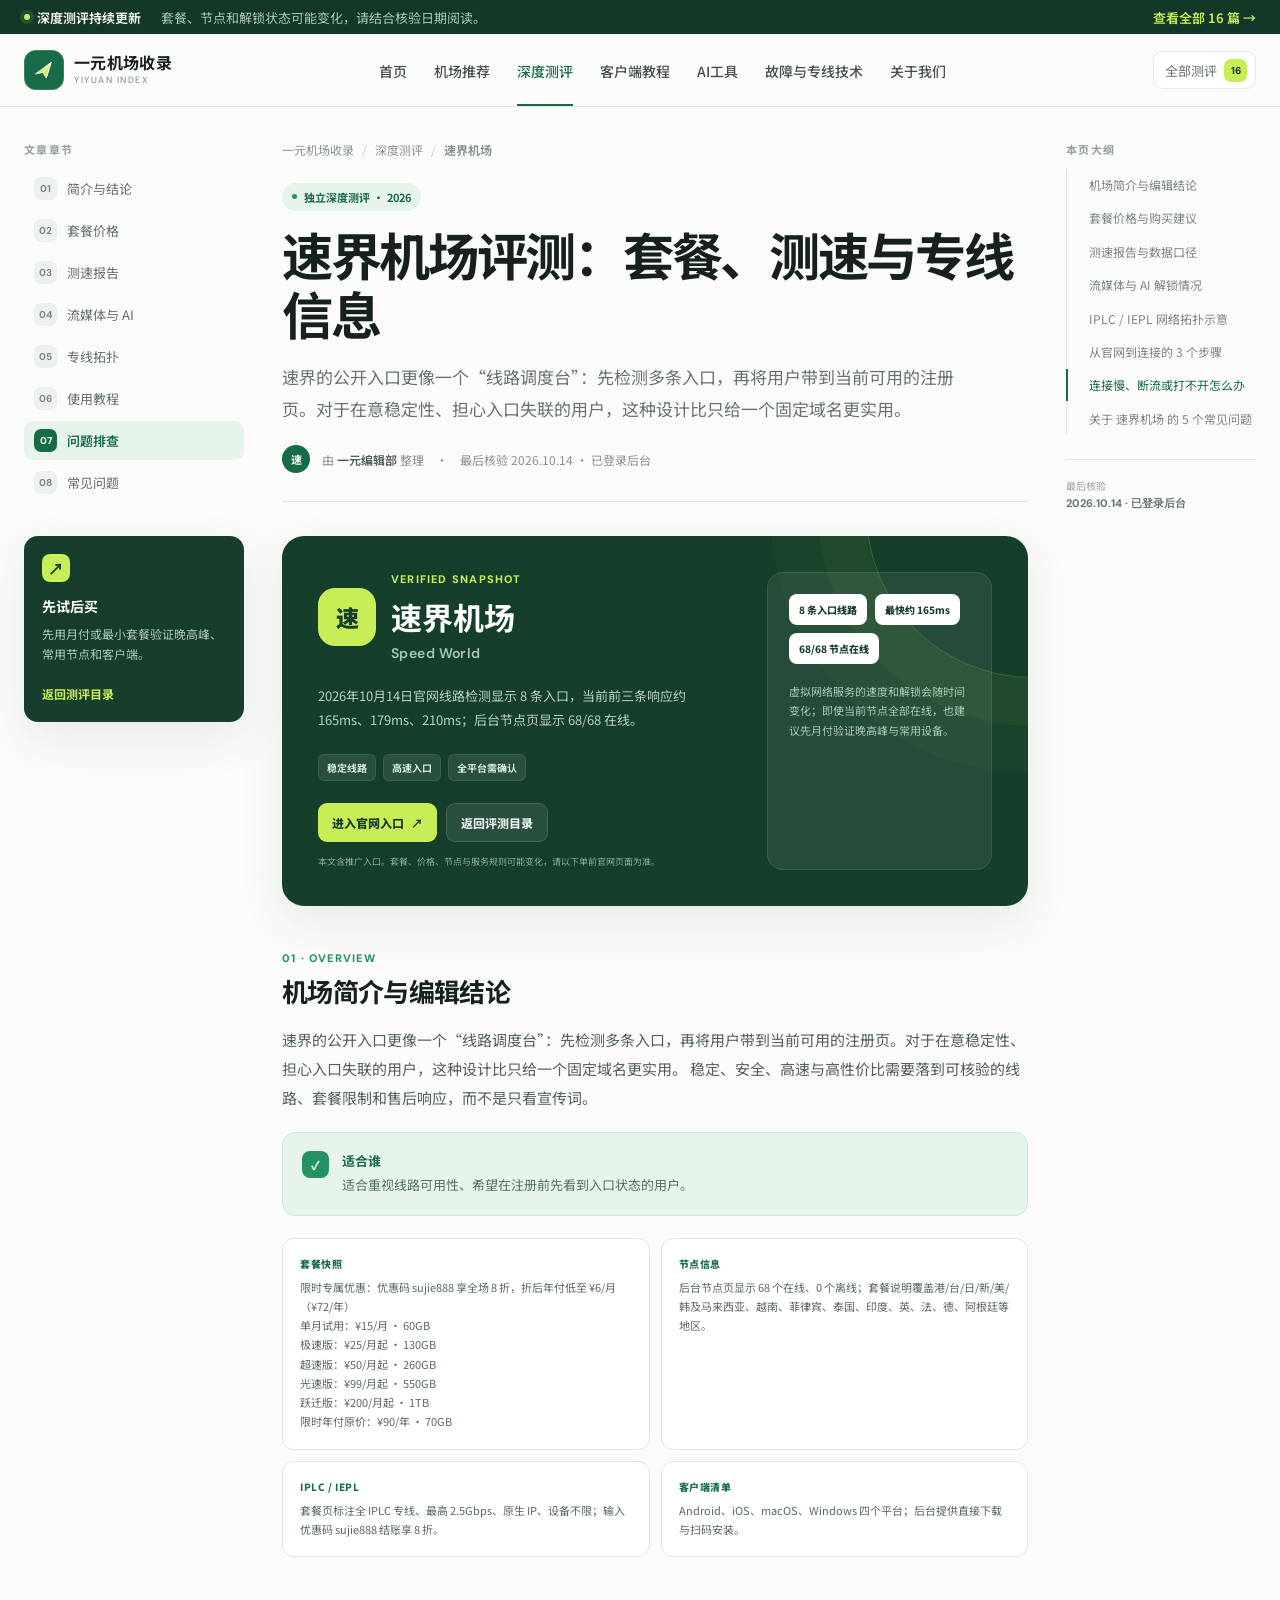
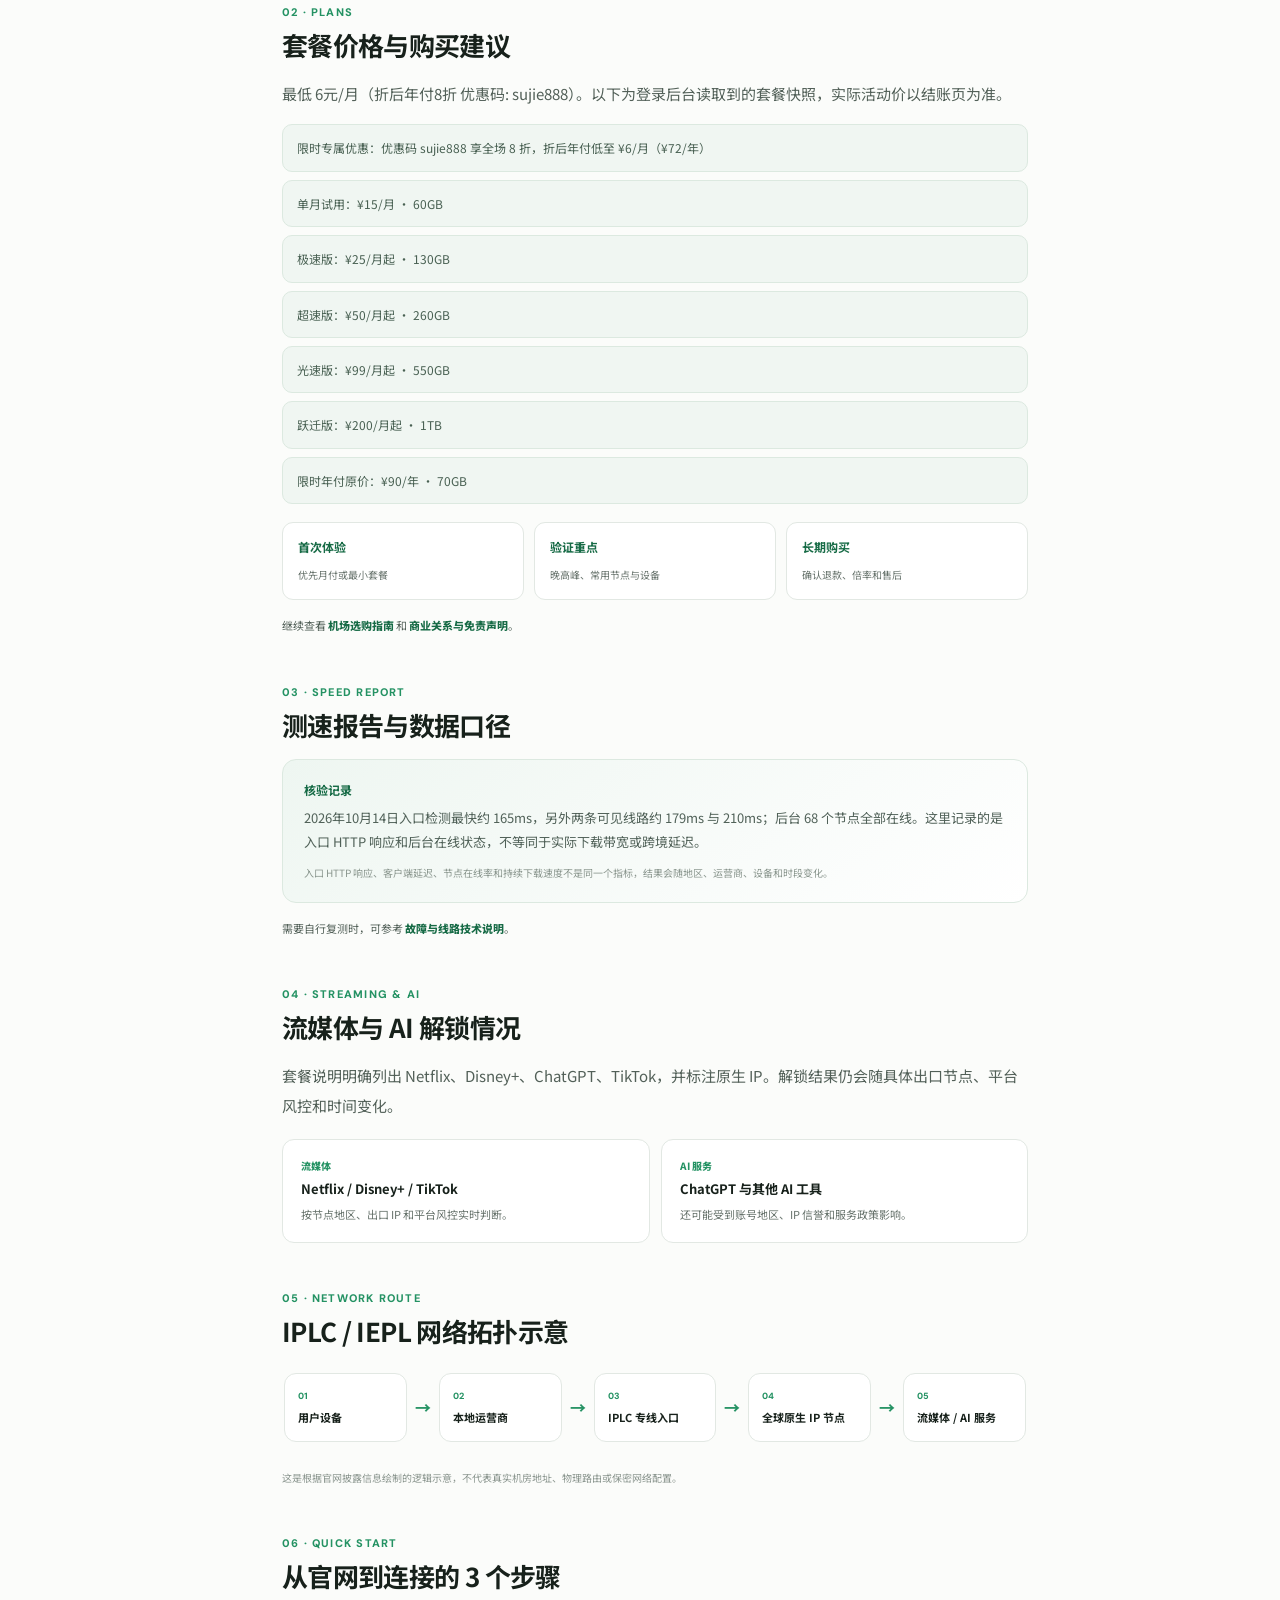
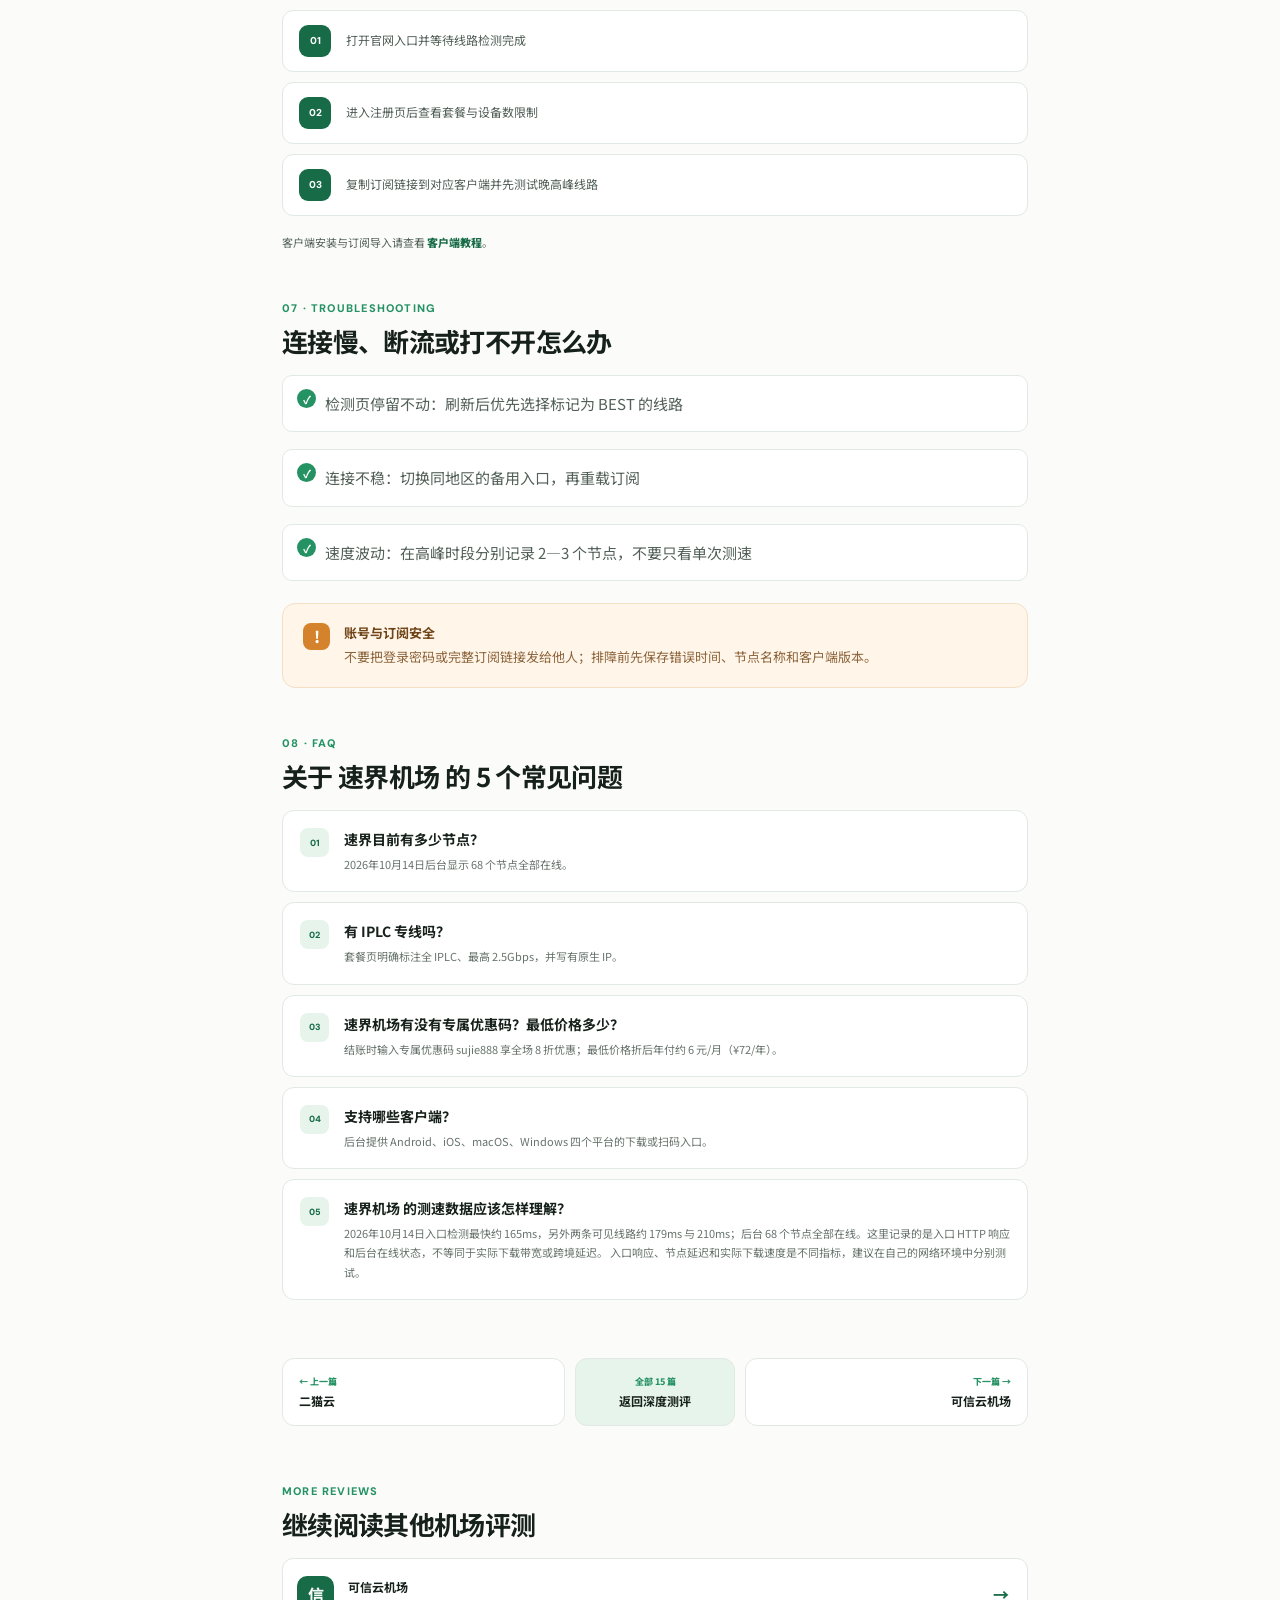
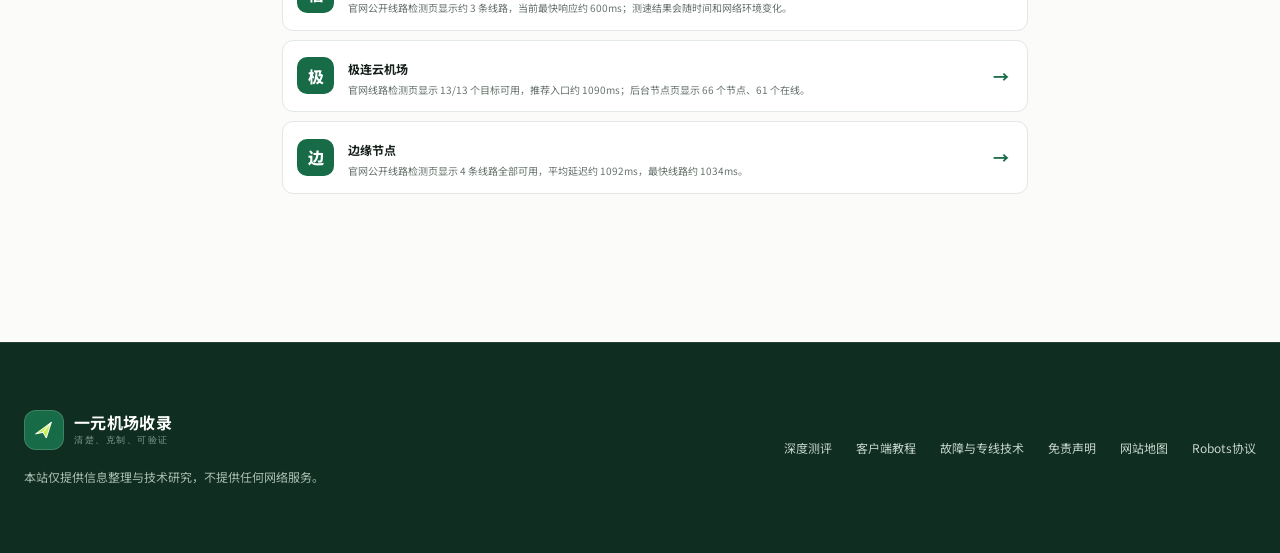
==== commit ee113a22: "Add ErMao Cloud review, recommendations, and update sitemap" ====
--- a/review.html
+++ b/review.html
@@ -6,7 +6,7 @@
     <title>机场独立深度测评｜真实测速·套餐价格·IPLC专线与解锁实测 (yiyuanjc.net)</title>
     <meta
       name="description"
-      content="一元机场收录（yiyuanjc.net）15家主流网络服务独立深度测评：速界机场、极连云、边缘节点、光年梯等后台实测数据、最新套餐价格、节点延迟、Netflix与ChatGPT流媒体/AI解锁能力全维度分析。"
+      content="一元机场收录（yiyuanjc.net）16家主流网络服务独立深度测评：速界机场、极连云、二猫云、边缘节点、光年梯等后台实测数据、最新套餐价格、节点延迟、Netflix与ChatGPT流媒体/AI解锁能力全维度分析。"
     />
     <meta
       name="keywords"
@@ -58,8 +58,8 @@
         {
           "@type": "TechArticle",
           "@id": "https://yiyuanjc.net/review.html#article",
-          "headline": "15家主流网络服务机场深度测评与数据核验报告",
-          "description": "基于真实后台数据与公开测速验证的15家机场深度测评，包含价格梯度、节点在线率、专线拓扑与使用指南。",
+          "headline": "16家主流网络服务机场深度测评与数据核验报告",
+          "description": "基于真实后台数据与公开测速验证的16家机场深度测评，包含价格梯度、节点在线率、专线拓扑与使用指南。",
           "inLanguage": "zh-CN",
           "datePublished": "2026-10-14",
           "dateModified": "2026-10-15",
@@ -104,7 +104,7 @@
       <div class="shell notice-inner">
         <span><i></i> 深度测评持续更新</span>
         <p>套餐、节点和解锁状态可能变化，请结合核验日期阅读。</p>
-        <a href="index.html#reviews">查看全部 15 篇 <span>→</span></a>
+        <a href="index.html#reviews">查看全部 16 篇 <span>→</span></a>
       </div>
     </div>
 
@@ -124,7 +124,7 @@
           <a href="index.html#about">关于我们</a>
         </nav>
         <div class="header-actions">
-          <a class="search-trigger directory-return" href="index.html#reviews"><span>全部测评</span><b>15</b></a>
+          <a class="search-trigger directory-return" href="index.html#reviews"><span>全部测评</span><b>16</b></a>
           <button class="menu-toggle" id="menu-toggle" type="button" aria-label="展开导航" aria-expanded="false"><span></span><span></span><span></span></button>
         </div>
       </div>
